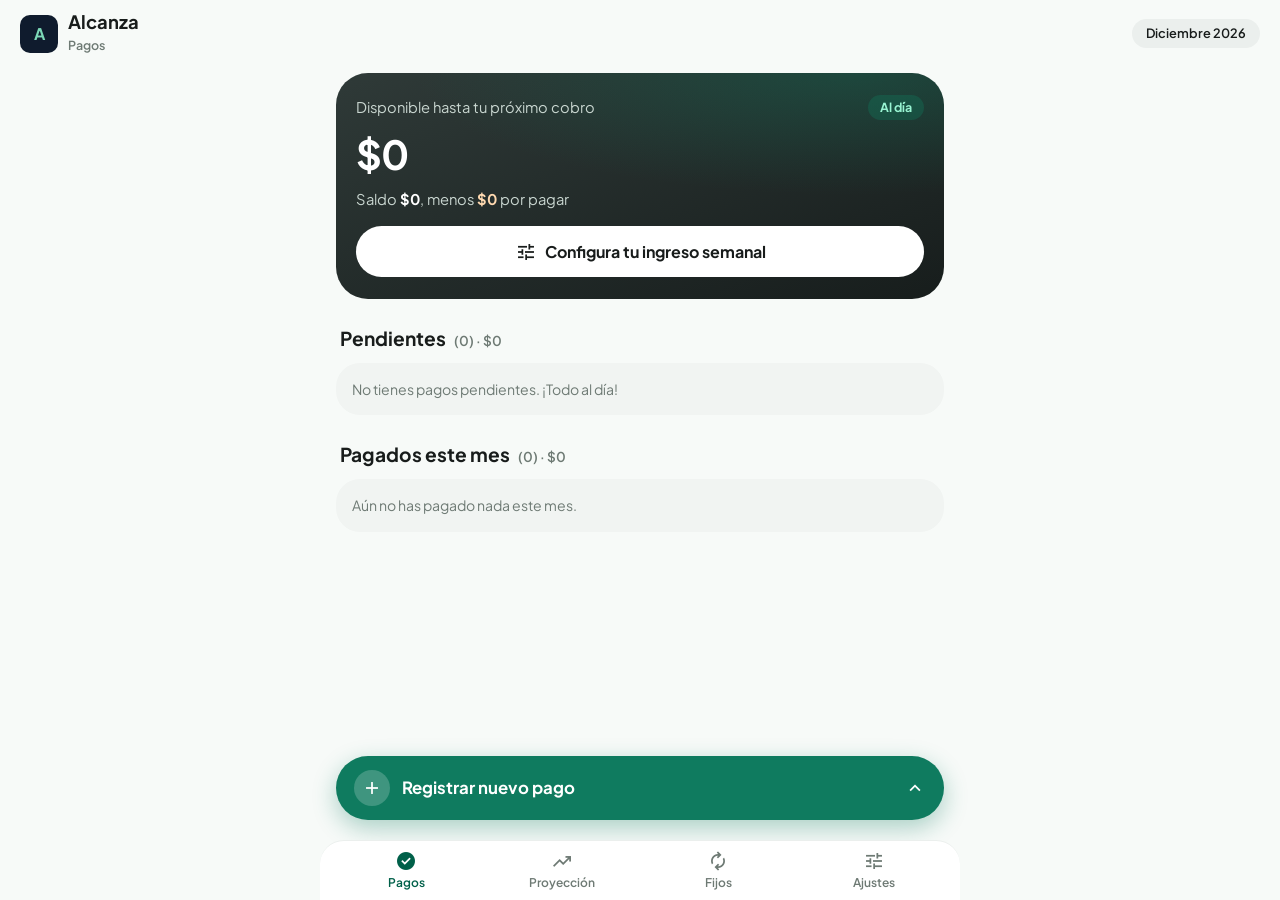
==== index.html @ 0b6eba2b "Add files via upload" ====
<!doctype html>
<html lang="es"><head><meta charset="utf-8">
<meta name="viewport" content="width=device-width,initial-scale=1,viewport-fit=cover">
<meta name="theme-color" content="#f7faf8"><title>Alcanza</title>
<link rel="preconnect" href="https://fonts.googleapis.com"><link rel="preconnect" href="https://fonts.gstatic.com" crossorigin>
<link href="https://fonts.googleapis.com/css2?family=Plus+Jakarta+Sans:wght@400;500;600;700&display=swap" rel="stylesheet">
<link href="https://fonts.googleapis.com/css2?family=Material+Symbols+Outlined:wght,FILL@300..600,0..1&display=swap" rel="stylesheet">
<style>
:root{--bg:#f7faf8;--card:#fff;--low:#f1f4f2;--mid:#ebefed;--hi:#e0e3e1;--ink:#181c1b;--var:#3e4944;--out:#6e7a74;--line:#bdc9c2;--p:#006049;--pc:#0f7b5f;--pf:#98f4d2;--err:#ba1a1a;--errc:#ffdad6;--tf:#ffdcbd;--tv:#683c00;--sc:#d7e3f7;--sv:#3c4857}
*{box-sizing:border-box}body{margin:0;font:16px/1.45 "Plus Jakarta Sans",system-ui,sans-serif;background:var(--bg);color:var(--ink)}
.material-symbols-outlined{font-family:"Material Symbols Outlined";font-weight:400;font-style:normal;font-size:22px;width:1em;height:1em;line-height:1;display:inline-block;overflow:hidden;white-space:nowrap;vertical-align:middle;font-feature-settings:"liga"}
button{font:inherit;cursor:pointer;border:0;color:inherit;background:none}button:focus-visible,input:focus-visible,a:focus-visible{outline:3px solid #5b9dff;outline-offset:2px}
header{position:sticky;top:0;z-index:4;background:#f7faf8e8;backdrop-filter:blur(10px);display:flex;align-items:center;gap:10px;padding:12px 20px}
.logo{width:38px;height:38px;border-radius:10px;background:#0f1b2d;color:#7cd8b7;display:grid;place-items:center;font-weight:700}
header b{display:block;font-size:1.15rem;line-height:1.1}header small{color:var(--out);font-weight:600;font-size:.78rem}.chip-m{margin-left:auto;background:var(--mid);border-radius:99px;padding:5px 14px;font-size:.8rem;font-weight:600}
main{max-width:640px;margin:0 auto;padding:6px 16px 200px}h1{font-size:1.9rem;line-height:1.15;margin:.2rem 0}.eyebrow{font-size:.75rem;letter-spacing:.08em;text-transform:uppercase;color:var(--out);font-weight:600;margin:0}
h3{font-size:1.2rem;margin:26px 4px 10px;display:flex;align-items:baseline;gap:8px}h3 small{font-size:.85rem;color:var(--out);font-weight:600}
#tabs{position:fixed;bottom:0;left:0;right:0;z-index:6;display:flex;background:#fff;border-top:1px solid var(--mid);padding:8px 8px calc(8px + env(safe-area-inset-bottom))}
#tabs button{flex:1;display:grid;justify-items:center;gap:2px;color:var(--out);font-size:.75rem;font-weight:600}#tabs .on{color:var(--p)}#tabs .on .material-symbols-outlined{font-variation-settings:"FILL" 1}
.hero{border-radius:32px;padding:22px 20px;color:#fff;margin-bottom:6px;background:radial-gradient(120% 90% at 85% 0,#0f7b5f55,transparent 60%),linear-gradient(160deg,#2f3a38,#171d1c)}
.hero p{margin:0;color:#c9d6d0;font-size:.92rem}.hero .big{font-size:2.5rem;font-weight:700;letter-spacing:-.03em;margin:.35rem 0}.hero .big.neg{color:#ffb4ab}.hero b{color:#fff}.hero .warn{color:#ffd9b0}
.top{display:flex;justify-content:space-between;gap:10px;align-items:center}.pill{border-radius:99px;padding:3px 12px;font-size:.78rem;font-weight:700;background:#0f7b5f55;color:#98f4d2;white-space:nowrap}.pill.bad{background:#ba1a1a55;color:#ffdad6}
.btn-w{margin-top:16px;width:100%;background:#fff;color:var(--ink);border-radius:99px;padding:14px;font-weight:700;display:flex;justify-content:center;align-items:center;gap:8px}
.card{background:var(--card);border-radius:24px;padding:16px;margin-bottom:12px;box-shadow:0 1px 3px #0000000f}.card.dim{background:var(--low);box-shadow:none}
.pay{display:grid;grid-template-columns:52px 1fr auto;gap:4px 14px;align-items:center}.ico{width:52px;height:52px;border-radius:50%;background:var(--mid);display:grid;place-items:center;color:var(--var)}.ico.err{background:var(--errc);color:var(--err)}.ico.ok{background:var(--pf);color:var(--p)}
.pay b.n{font-size:1.1rem}.amt{font-weight:700;font-size:1.15rem;text-align:right}.sub{color:var(--out);font-size:.88rem}.tag{background:var(--mid);border-radius:8px;padding:1px 10px;font-size:.78rem;font-weight:600;margin-right:6px;color:var(--var)}
.row2{grid-column:1/-1;display:flex;justify-content:space-between;align-items:center;margin-top:8px}
.u{display:inline-flex;gap:4px;align-items:center;border-radius:99px;padding:5px 12px;font-size:.82rem;font-weight:700}.u .material-symbols-outlined{font-size:16px}
.u.late{background:var(--errc);color:#93000a}.u.soon{background:var(--tf);color:var(--tv)}.u.week{background:var(--sc);color:var(--sv)}.u.far{background:var(--mid);color:var(--var)}
.go{background:var(--pc);color:#fff;border-radius:99px;padding:11px 22px;font-weight:700;display:inline-flex;gap:6px;align-items:center}.soft{background:var(--mid);color:var(--var);border-radius:99px;padding:9px 16px;font-weight:600;font-size:.9rem}
.paid .n{text-decoration:line-through;color:var(--var)}
.fab{position:fixed;left:16px;right:16px;bottom:calc(112px + env(safe-area-inset-bottom));max-width:608px;margin:0 auto;z-index:5;background:var(--pc);color:#fff;border-radius:99px;padding:14px 18px;font-weight:700;font-size:1.05rem;display:flex;align-items:center;gap:12px;box-shadow:0 8px 24px #0f7b5f55}
.fab i{width:36px;height:36px;border-radius:50%;background:#ffffff33;display:grid;place-items:center}
.alert{background:#ffdad6;border-radius:24px;padding:16px;display:flex;gap:12px;margin:14px 0}.alert .ico{background:#ffb4ab88;color:var(--err);flex:none}.alert b{color:#93000a}.alert p{margin:2px 0;color:#5c1a14;font-size:.92rem}
.tl{position:relative;padding-left:26px}.tl:before{content:"";position:absolute;left:5px;top:10px;bottom:10px;width:2px;background:var(--hi)}.tl .card{position:relative}.tl .card:before{content:"";position:absolute;left:-26px;top:22px;width:12px;height:12px;border-radius:50%;background:#5b6a77;border:2px solid var(--bg)}
.tl .card.in:before,.tl .card.start:before{background:var(--p)}.tl .card.neg:before{background:var(--err)}.tl .card.neg{border-left:5px solid var(--err)}
.hd{display:flex;justify-content:space-between;gap:10px;align-items:flex-start}.hd .l{font-weight:700}.res{text-align:right}.res small{display:block;color:var(--out);font-size:.72rem}.res b{font-size:1.35rem}.res .neg{color:var(--err)}.res .pos{color:var(--p)}
.mv{display:flex;align-items:center;gap:10px;padding:10px 12px;border-radius:14px;background:var(--low);margin-top:8px;font-size:.95rem}.mv span.v{margin-left:auto;font-weight:700}.mv.in{background:#dcfbee;color:var(--p)}.mv.sim{background:var(--errc);color:#93000a}
.badge{font-size:.72rem;font-weight:700;border-radius:99px;padding:2px 10px;background:var(--pf);color:#00513d;margin-left:6px}.badge.s{background:var(--errc);color:#93000a}.badge.pause{background:var(--hi);color:var(--var)}
.sim-box{background:var(--mid);border-radius:24px;padding:16px;margin-top:14px}.sim-box .f{display:flex;gap:10px;margin-top:10px}
input:not([type=checkbox]){font:inherit;width:100%;min-width:0;border:0;background:#fff;border-radius:99px;padding:13px 18px}.f input[type=date]{border-radius:16px}
.fx{display:grid;grid-template-columns:52px 1fr auto;gap:4px 14px;align-items:center}.fx .acts{grid-column:1/-1;display:flex;margin:10px -16px -16px;background:var(--low);border-radius:0 0 24px 24px}
.fx .acts button{flex:1;padding:14px 4px;font-weight:600;font-size:.88rem;color:var(--var);display:flex;gap:6px;justify-content:center;align-items:center}.fx .acts .x{color:var(--out)}
.bar{height:12px;background:var(--mid);border-radius:99px;overflow:hidden;margin-top:12px}.bar i{display:block;height:100%;background:var(--p);border-radius:99px}
.tip{background:var(--mid);border-radius:24px;padding:16px;display:flex;gap:12px;margin-top:6px}.tip p{margin:0;color:var(--var);font-size:.92rem}
.seg{display:flex;gap:8px;justify-content:space-between}.seg button{width:42px;height:42px;border-radius:50%;background:var(--mid);font-weight:700;color:var(--var)}.seg .on{background:var(--pc);color:#fff}
.field{display:flex;align-items:center;gap:6px;background:var(--low);border-radius:24px;padding:6px 20px;margin:6px 0 14px;font-size:1.7rem;font-weight:700}.field input{background:none;padding:10px 0;font-size:inherit;font-weight:700}
.lbl{font-weight:600;font-size:.88rem;color:var(--var)}.big-btn{width:100%;border-radius:99px;padding:15px;font-weight:700;color:#fff;background:var(--pc);display:flex;gap:8px;justify-content:center}.big-btn.dark{background:#1b1f1e}
.li{width:100%;display:flex;gap:12px;align-items:center;background:var(--low);border-radius:20px;padding:12px 14px;margin-top:10px;text-align:left}.li .ico{width:40px;height:40px}.li div{flex:1}.li small{display:block;color:var(--out)}.li.danger{background:#ffe9e6;color:var(--err)}.li.danger .ico{background:var(--errc)}
.note{display:flex;gap:10px;background:var(--low);border-radius:12px;padding:12px;color:var(--var);font-size:.9rem;margin-bottom:14px}.sec{display:flex;align-items:center;gap:8px;font-size:1.25rem;font-weight:700;margin:26px 4px 10px}.sec em{margin-left:auto;font-style:normal;font-size:.75rem;color:var(--p);background:var(--pf);border-radius:99px;padding:2px 12px}
#sheet{position:fixed;inset:0;z-index:20;display:none;background:#0008}#sheet.open{display:flex;align-items:flex-end;justify-content:center}
.panel{background:var(--bg);width:100%;max-width:640px;border-radius:28px 28px 0 0;padding:20px 20px calc(24px + env(safe-area-inset-bottom));max-height:92vh;overflow:auto}.panel form{display:grid;gap:12px}.panel label{display:grid;gap:4px;font-weight:600;font-size:.9rem}.panel input:not([type=checkbox]){background:#fff;border:1px solid var(--line);border-radius:16px}.panel .chk{display:flex;gap:10px;align-items:center}
#toast{position:fixed;left:50%;bottom:180px;transform:translateX(-50%);background:#1b1f1e;color:#fff;padding:10px 18px;border-radius:99px;opacity:0;transition:.2s;pointer-events:none;z-index:30}#toast.show{opacity:1}
@media(min-width:760px){.fab{bottom:80px}main{padding-bottom:110px}#tabs{max-width:640px;margin:0 auto;border-radius:24px 24px 0 0}}
@media(prefers-reduced-motion:reduce){*{transition:none!important}}
</style></head><body>
<header><div class="logo">A</div><div><b>Alcanza</b><small id="sect"></small></div><span class="chip-m" id="mchip"></span></header>
<main id="view"></main><button class="fab" id="fab" data-act="sheet" data-k="pago"><i><span class="material-symbols-outlined">add</span></i>Registrar nuevo pago<span class="material-symbols-outlined" style="margin-left:auto">expand_less</span></button>
<nav id="tabs"></nav><div id="sheet"></div><div id="toast"></div>
<script>
/* ===== DATOS (capa intercambiable: fase 2 → GoogleSheetsService) ===== */
const DEFAULT_STATE = () => ({ balance: 0, income: { amount: 0, weekday: 5 }, templates: [], payments: [] });
const LocalStorageService = {
  KEY: 'finanzas-v1',
  async load() { try { const r = localStorage.getItem(this.KEY); if (r) return { ...DEFAULT_STATE(), ...JSON.parse(r) }; } catch (e) { console.warn(e); } return DEFAULT_STATE(); },
  async save(s) { try { localStorage.setItem(this.KEY, JSON.stringify(s)); } catch (e) { console.warn(e); } }
};
const DataService = LocalStorageService;

/* ===== LÓGICA ===== */
const DAYS = ['domingo','lunes','martes','miércoles','jueves','viernes','sábado'];
const MONTHS = ['enero','febrero','marzo','abril','mayo','junio','julio','agosto','septiembre','octubre','noviembre','diciembre'];
const cap = s => s.charAt(0).toUpperCase() + s.slice(1);
const iso = d => `${d.getFullYear()}-${String(d.getMonth()+1).padStart(2,'0')}-${String(d.getDate()).padStart(2,'0')}`;
const parse = s => { const [y,m,d] = s.split('-').map(Number); return new Date(y, m-1, d); };
const today = () => { const n = new Date(); return new Date(n.getFullYear(), n.getMonth(), n.getDate()); };
const add = (d, n) => { const x = new Date(d); x.setDate(x.getDate() + n); return x; };
const ym = d => iso(d).slice(0, 7);
const daysTo = s => Math.round((parse(s) - today()) / 864e5);
const sum = a => a.reduce((t, p) => t + p.amount, 0);
const uid = () => Math.random().toString(36).slice(2, 9);
const money = n => (n < 0 ? '-$' : '$') + Math.abs(Math.round(n)).toLocaleString('es-CO');
const dlabel = s => { const d = parse(s); return `${cap(DAYS[d.getDay()])} ${d.getDate()} ${MONTHS[d.getMonth()].slice(0,3)}`; };
const dshort = s => { const d = parse(s); return `${d.getDate()} ${MONTHS[d.getMonth()].slice(0,3)}`; };
const clampDay = (y, m, day) => new Date(y, m, Math.min(day, new Date(y, m + 1, 0).getDate()));
function ensureMonths(S) { // crea el pago del mes actual y del siguiente para cada fijo activo
  const t = today();
  for (let off = 0; off < 2; off++) {
    const m = new Date(t.getFullYear(), t.getMonth() + off, 1), key = ym(m);
    S.templates.filter(x => x.active && key >= x.startMonth).forEach(x => {
      if (S.payments.some(p => p.templateId === x.id && p.month === key)) return;
      S.payments.push({ id: uid(), templateId: x.id, name: x.name, amount: x.amount, month: key, due: iso(clampDay(m.getFullYear(), m.getMonth(), x.day)), status: 'pending', paidAt: null });
    });
  }
}
function nextIncome() { for (let i = 1; i <= 7; i++) { const d = add(today(), i); if (d.getDay() === S.income.weekday) return d; } }
const pending = () => S.payments.filter(p => p.status === 'pending').sort((a, b) => a.due.localeCompare(b.due));
const iconFor = n => { n = n.toLowerCase(); const m = [[/internet|wifi|fibra/,'wifi'],[/arriendo|renta|alquiler|hipoteca|casa/,'home'],[/celular|móvil|movil|plan/,'smartphone'],[/multa|impuesto/,'warning'],[/gym|gimnasio/,'fitness_center'],[/luz|energ/,'bolt'],[/agua/,'water_drop'],[/netflix|spotify|stream/,'play_circle'],[/tarjeta|cr[eé]dito|deuda|cuota/,'credit_card']]; return (m.find(x => x[0].test(n)) || [0,'receipt_long'])[1]; };
function chip(s) { const n = daysTo(s);
  if (n < 0) return ['late','error',`vencido hace ${-n} d`]; if (n <= 1) return ['soon','schedule', n ? 'vence mañana' : 'vence hoy'];
  if (n <= 7) return ['week','event',`vence el ${DAYS[parse(s).getDay()]}`]; return ['far','calendar_month',`en ${n} días`]; }

/* ===== INTERFAZ ===== */
let S, tab = 'pagos', sim = null;
const $ = s => document.querySelector(s);
const esc = s => String(s).replace(/[&<>"']/g, c => ({'&':'&amp;','<':'&lt;','>':'&gt;','"':'&quot;',"'":'&#39;'}[c]));
const ic = (n, c = '') => `<span class="material-symbols-outlined ${c}">${n}</span>`;
const save = () => DataService.save(S);
const toast = t => { const e = $('#toast'); e.textContent = t; e.classList.add('show'); clearTimeout(toast.t); toast.t = setTimeout(() => e.classList.remove('show'), 2400); };
const TABS = [['pagos','Pagos','check_circle'],['proyeccion','Proyección','trending_up'],['fijos','Fijos','autorenew'],['ajustes','Ajustes','tune']];

const VIEWS = {
  pagos() {
    const pend = pending(), ni = S.income.amount > 0 ? nextIncome() : null, due = ni ? pend.filter(p => p.due < iso(ni)) : pend, avail = S.balance - sum(due);
    const paid = S.payments.filter(p => p.status === 'paid' && p.month === ym(today())).sort((a, b) => b.paidAt.localeCompare(a.paidAt));
    const row = p => { const [c, i, t] = chip(p.due), late = c === 'late';
      return `<div class="card pay"><div class="ico ${late ? 'err' : ''}">${ic(iconFor(p.name))}</div><div><b class="n">${esc(p.name)}</b><div class="sub">${p.templateId ? '<span class="tag">Fijo</span>' : ''}${dlabel(p.due)}</div></div><div class="amt">${money(p.amount)}</div>
        <div class="row2"><span class="u ${c}">${ic(i)}${t}</span><span>${p.templateId ? '' : `<button class="soft" data-act="delpay" data-id="${p.id}" aria-label="Eliminar">${ic('delete')}</button> `}<button class="go" data-act="pay" data-id="${p.id}">${ic('check')}Pagado</button></span></div></div>`; };
    return `<div class="hero"><div class="top"><p>Disponible hasta tu próximo cobro</p><span class="pill ${avail < 0 ? 'bad' : ''}">${avail < 0 ? 'Déficit' : 'Al día'}</span></div>
      <div class="big ${avail < 0 ? 'neg' : ''}">${money(avail)}</div><p>Saldo <b>${money(S.balance)}</b>, menos <b class="warn">${money(sum(due))}</b> por pagar${ni ? ' antes del ' + dlabel(iso(ni)).toLowerCase() : ''}</p>
      ${S.income.amount > 0 ? `<button class="btn-w" data-act="income">${ic('add_circle')}Recibí mi ingreso (${money(S.income.amount)})</button>` : `<button class="btn-w" data-go="ajustes">${ic('tune')}Configura tu ingreso semanal</button>`}</div>
      <h3>Pendientes <small>(${pend.length}) · ${money(sum(pend))}</small></h3>${pend.map(row).join('') || '<div class="card dim sub">No tienes pagos pendientes. ¡Todo al día!</div>'}
      <h3>Pagados este mes <small>(${paid.length}) · ${money(sum(paid))}</small></h3>${paid.map(p => `<div class="card dim paid pay"><div class="ico ok">${ic('check_circle')}</div><div><b class="n">${esc(p.name)}</b> ${p.templateId ? '<span class="tag">Fijo</span>' : ''}<div class="sub">Pagado el ${dshort(p.paidAt)} · ${money(p.amount)}</div></div><button class="soft" data-act="undo" data-id="${p.id}">Deshacer</button></div>`).join('') || '<div class="card dim sub">Aún no has pagado nada este mes.</div>'}`;
  },
  proyeccion() {
    let bal = S.balance, min = bal, negMsg = ''; const t = today(), ev = {}, pend = pending();
    const push = (d, x) => (ev[d] = ev[d] || []).push(x);
    pend.forEach(p => push(p.due < iso(t) ? iso(t) : p.due, { t: p.name, v: -p.amount, k: p.templateId ? 'Gasto fijo' : 'Pago único' }));
    const horizon = Math.min(70, Math.max(35, ...pend.map(p => daysTo(p.due))));
    if (S.income.amount > 0) for (let i = 1; i <= horizon; i++) { const d = add(t, i); if (d.getDay() === S.income.weekday) push(iso(d), { t: 'Ingreso semanal', v: S.income.amount, inc: true }); }
    if (sim) push(sim.date, { t: 'Pago simulado', v: -sim.amount, sim: true });
    const cards = Object.keys(ev).sort().map(d => { const before = bal; ev[d].forEach(x => bal += x.v); min = Math.min(min, bal);
      const neg = bal < 0, hasInc = ev[d].some(x => x.inc), hasSim = ev[d].some(x => x.sim);
      if (neg && !negMsg) { const c = ev[d].filter(x => x.v < 0).pop(); negMsg = `El <b>${dlabel(d)}</b> tras pagar <b>${esc(c ? c.t : 'un pago')}</b>, el saldo proyectado bajaría a <b>${money(bal)}</b>${sim && hasSim ? ' con la simulación' : ''}.`; }
      return `<div class="card ${neg ? 'neg' : hasInc ? 'in' : ''}"><div class="hd"><div><span class="l">${dlabel(d)}</span>${hasInc ? '<span class="badge">Día de cobro</span>' : ''}${hasSim ? '<span class="badge s">Simulación</span>' : ''}</div>
        <div class="res"><small>Saldo resultante</small><b class="${neg ? 'neg' : hasInc ? 'pos' : ''}">${money(bal)}</b></div></div>
        ${ev[d].map(x => `<div class="mv ${x.inc ? 'in' : x.sim ? 'sim' : ''}">${ic(x.inc ? 'add_circle' : 'remove_circle')}<span>${esc(x.t)}${x.k ? `<small class="sub"> · ${x.k}</small>` : ''}</span><span class="v">${x.v > 0 ? '+' : '-'}${money(Math.abs(x.v))}</span></div>`).join('')}</div>`; }).join('');
    return `<div class="hero"><div class="top"><p class="eyebrow" style="color:#c9d6d0">Proyección de liquidez</p><span class="pill ${min < 0 ? 'bad' : ''}">${min < 0 ? 'Déficit proyectado' : 'Flujo al día'}</span></div>
      <p style="margin-top:14px">Saldo disponible hoy</p><div class="big">${money(S.balance)}</div></div>
      ${negMsg ? `<div class="alert"><div class="ico">${ic('warning')}</div><div><b>Alerta de saldo proyectado</b><p>${negMsg}</p></div></div>` : `<div class="tip">${ic('check_circle')}<p><b>Flujo cubierto.</b> Con tus ingresos y pagos actuales el saldo no baja de ${money(min)}.</p></div>`}
      <div class="top" style="margin:22px 4px 10px"><div><h3 style="margin:0">Línea de tiempo</h3><span class="sub">Saldo tras cada movimiento</span></div>${sim ? '<button class="soft" data-act="hidesim">Ocultar simulación</button>' : ''}</div>
      <div class="tl"><div class="card start"><div class="hd"><div><span class="l">Hoy, ${dshort(iso(t))}</span><span class="badge pause">Punto de partida</span></div><div class="res"><small>Saldo resultante</small><b>${money(S.balance)}</b></div></div><div class="mv">${ic('account_balance_wallet')}Saldo inicial disponible en cuenta</div></div>${cards}</div>
      <form class="sim-box" data-form="sim"><b>${ic('tune')} Simular nuevo gasto</b><div class="f"><input name="amount" type="number" min="1" step="any" inputmode="decimal" placeholder="Ej: 150000" required><input name="date" type="date" value="${iso(add(t, 1))}" required></div>
      <button class="go" style="margin-top:10px;width:100%;justify-content:center">${ic('add')}Proyectar</button></form>`;
  },
  fijos() {
    const act = S.templates.filter(x => x.active), total = sum(act), mi = S.income.amount * 52 / 12, pct = mi > 0 ? Math.min(100, total / mi * 100) : 0;
    return `<p class="eyebrow">Control recurrente</p><div class="top"><h1>Pagos fijos mensuales</h1></div>
      <div class="card"><span class="sub">${ic('lock_clock')} Total mensual comprometido</span><div class="top"><div style="font-size:2rem;font-weight:700">${money(total)}<small class="sub"> al mes</small></div><span class="badge">${act.length} activos · ${S.templates.length - act.length} pausados</span></div>
      ${mi > 0 ? `<div class="bar" role="img" aria-label="${Math.round(pct)}% de tu ingreso mensual estimado"><i style="width:${pct}%"></i></div><div class="sub" style="margin-top:6px">${Math.round(pct)}% de tu ingreso mensual estimado</div>` : ''}</div>
      <div class="top" style="margin:20px 4px 10px"><b>Tus suscripciones y servicios</b><span class="sub">${S.templates.length} registros</span></div>
      ${S.templates.map(x => `<div class="card fx" style="${x.active ? '' : 'opacity:.75'}"><div class="ico">${ic(iconFor(x.name))}</div><div><b class="n" style="font-size:1.1rem">${esc(x.name)}</b><span class="badge ${x.active ? '' : 'pause'}">${x.active ? 'Activo' : 'En pausa'}</span><div class="sub">${ic('event_repeat')} Día ${x.day} de cada mes</div></div><div class="amt">${money(x.amount)}<div class="sub">mensual</div></div>
      <div class="acts">${x.active ? `<button data-act="tamount" data-id="${x.id}">${ic('edit')}Cambiar monto</button><button data-act="ttoggle" data-id="${x.id}">${ic('pause_circle')}Pausar</button>` : `<button style="color:var(--p)" data-act="ttoggle" data-id="${x.id}">${ic('play_circle')}Reanudar</button>`}<button class="x" data-act="tdel" data-id="${x.id}">${ic('delete')}Eliminar</button></div></div>`).join('') || '<div class="card dim sub">Aún no tienes pagos fijos. Añade el primero.</div>'}
      <button class="big-btn" style="margin:14px 0" data-act="sheet" data-k="fijo">${ic('add')}Añadir fijo</button>
      <div class="tip">${ic('lightbulb')}<p><b>Previsibilidad inteligente</b><br>Los compromisos fijos se descuentan solos de tu disponible al proyectar cada ciclo de cobro.</p></div>`;
  },
  ajustes() {
    const order = [[1,'L'],[2,'M'],[3,'M'],[4,'J'],[5,'V'],[6,'S'],[0,'D']];
    return `<div class="card"><b style="font-size:1.2rem">Bases de tranquilidad</b><div class="sub">Calibra tus números esenciales para tener paz.</div></div>
      <div class="sec">${ic('payments')}Ingreso semanal <em>Activo</em></div><form class="card" data-form="income"><div class="note">${ic('spa')}Alcanza usa este dato para proyectar cuánto dinero tendrás disponible hasta el próximo cobro.</div>
      <div class="lbl">Monto regular esperado</div><div class="field">$<input name="amount" type="number" min="0" step="any" inputmode="decimal" value="${S.income.amount || ''}" placeholder="0" aria-label="Monto de ingreso"></div>
      <div class="top"><span class="lbl">Día habitual de cobro</span><b class="sub" style="color:var(--p)">${cap(DAYS[S.income.weekday])}</b></div>
      <div class="seg" style="margin:10px 0 18px">${order.map(([i, l]) => `<button type="button" class="${i === S.income.weekday ? 'on' : ''}" data-act="wd" data-i="${i}" aria-label="${DAYS[i]}">${l}</button>`).join('')}</div>
      <button class="big-btn">${ic('save')}Guardar cambios</button></form>
      <div class="sec">${ic('account_balance_wallet')}Saldo real actual</div><form class="card" data-form="balance"><div class="lbl">Tu saldo en cuenta ahora mismo</div><div class="field">$<input name="b" type="number" step="any" inputmode="decimal" value="${S.balance}" aria-label="Saldo real"></div>
      <div class="note">${ic('sync_alt')}Actualízalo cuando revises tu cuenta o banco para recalibrar tus cálculos al instante.</div><button class="big-btn dark">${ic('sync')}Actualizar saldo</button></form>
      <div class="sec">${ic('shield')}Copia de seguridad y privacidad</div><div class="card"><p class="sub" style="margin:0">Tus datos viven solo en este dispositivo. Puedes exportarlos o restaurarlos cuando quieras.</p>
      <button class="li" data-act="export"><span class="ico">${ic('download')}</span><div><b>Exportar datos</b><small>Descarga JSON local</small></div>${ic('chevron_right')}</button>
      <label class="li" style="cursor:pointer"><span class="ico">${ic('upload')}</span><div><b>Importar respaldo</b><small>Restaurar historial previo</small></div>${ic('chevron_right')}<input type="file" id="imp" accept=".json" hidden></label>
      <button class="li danger" data-act="reset"><span class="ico">${ic('delete_forever')}</span><div><b>Borrar todos los datos</b><small style="color:var(--err)">Reiniciar base local de Alcanza</small></div>${ic('warning')}</button></div>
      <p class="sub" style="text-align:center;margin-top:22px">Alcanza v1.0 · <i>Diseñado para darte paz mental cada semana</i></p>`;
  }
};
function render() {
  const t = TABS.find(x => x[0] === tab);
  $('#sect').textContent = t[1]; $('#mchip').textContent = cap(MONTHS[today().getMonth()]) + ' ' + today().getFullYear();
  $('#tabs').innerHTML = TABS.map(x => `<button data-go="${x[0]}" class="${x[0] === tab ? 'on' : ''}">${ic(x[2])}${x[1]}</button>`).join('');
  $('#fab').style.display = tab === 'pagos' ? 'flex' : 'none';
  $('#view').innerHTML = VIEWS[tab]();
}
function openSheet(k) {
  const fijo = k === 'fijo';
  $('#sheet').innerHTML = `<div class="panel" role="dialog" aria-label="Nuevo pago"><div class="top" style="margin-bottom:12px"><h2>${fijo ? 'Añadir pago fijo' : 'Registrar nuevo pago'}</h2><button class="soft" data-act="close" aria-label="Cerrar">${ic('close')}</button></div>
    <form data-form="newpay"><label>Nombre<input name="name" required maxlength="40" autofocus></label><label>Monto<input name="amount" type="number" min="1" step="any" inputmode="decimal" required></label>
    <label>${fijo ? 'Primer vencimiento' : 'Fecha de vencimiento'}<input name="due" type="date" value="${iso(today())}" required></label>
    ${fijo ? '<input type="hidden" name="repeat" value="on">' : '<label class="chk"><input type="checkbox" name="repeat"> Se repite cada mes (pago fijo)</label>'}<button class="big-btn">${ic('check')}Guardar</button></form></div>`;
  $('#sheet').classList.add('open');
}
const closeSheet = () => $('#sheet').classList.remove('open');
const byId = id => S.payments.find(p => p.id === id), tpl = id => S.templates.find(x => x.id === id);
const done = async msg => { await save(); if (msg) toast(msg); render(); };
const actions = {
  pay: d => { const p = byId(d.id); p.status = 'paid'; p.paidAt = iso(today()); S.balance -= p.amount; done('Pago registrado'); },
  undo: d => { const p = byId(d.id); p.status = 'pending'; p.paidAt = null; S.balance += p.amount; done('Pago deshecho'); },
  delpay: d => { if (confirm('¿Eliminar este pago?')) { S.payments = S.payments.filter(p => p.id !== d.id); done(); } },
  income: () => { S.balance += S.income.amount; done('Ingreso sumado al saldo'); },
  sheet: d => openSheet(d.k), close: closeSheet, hidesim: () => { sim = null; render(); },
  wd: d => { S.income.weekday = +d.i; const f = document.querySelector('[data-form=income] [name=amount]'); S.income.amount = parseFloat(f.value) || S.income.amount; render(); },
  tamount: d => { const x = tpl(d.id), v = parseFloat(prompt('Nuevo monto para ' + x.name, x.amount)); if (!(v > 0)) return; x.amount = v; S.payments.filter(p => p.templateId === x.id && p.status === 'pending').forEach(p => p.amount = v); done('Monto actualizado'); },
  ttoggle: d => { const x = tpl(d.id); x.active = !x.active; if (x.active) ensureMonths(S); done(); },
  tdel: d => { const x = tpl(d.id); if (!confirm(`¿Eliminar "${x.name}" y sus pagos pendientes? Los ya pagados se conservan.`)) return; S.templates = S.templates.filter(t => t !== x); S.payments = S.payments.filter(p => !(p.templateId === x.id && p.status === 'pending')); done(); },
  export: () => { const a = document.createElement('a'); a.href = URL.createObjectURL(new Blob([JSON.stringify(S, null, 2)], { type: 'application/json' })); a.download = 'alcanza-' + iso(today()) + '.json'; a.click(); },
  reset: () => { if (confirm('Se borrará todo. ¿Continuar?')) { S = DEFAULT_STATE(); done('Datos borrados'); } }
};
document.addEventListener('click', e => {
  const g = e.target.closest('[data-go]'); if (g) { location.hash = g.dataset.go; return; }
  const b = e.target.closest('[data-act]'); if (b) actions[b.dataset.act](b.dataset); else if (e.target.id === 'sheet') closeSheet();
});
document.addEventListener('change', async e => { if (e.target.id !== 'imp') return;
  try { S = { ...DEFAULT_STATE(), ...JSON.parse(await e.target.files[0].text()) }; ensureMonths(S); done('Copia importada'); } catch { toast('Archivo no válido'); } });
document.addEventListener('submit', e => {
  e.preventDefault(); const v = Object.fromEntries(new FormData(e.target)), k = e.target.dataset.form;
  if (k === 'newpay') { const amount = parseFloat(v.amount), d = parse(v.due), name = v.name.trim(); closeSheet();
    if (v.repeat) { S.templates.push({ id: uid(), name, amount, day: d.getDate(), startMonth: ym(d), active: true }); ensureMonths(S); }
    else S.payments.push({ id: uid(), templateId: null, name, amount, month: ym(d), due: v.due, status: 'pending', paidAt: null });
    done('Pago agregado'); }
  else if (k === 'income') { S.income.amount = parseFloat(v.amount) || 0; done('Ingreso guardado'); }
  else if (k === 'balance') { S.balance = parseFloat(v.b) || 0; done('Saldo actualizado'); }
  else if (k === 'sim') { sim = { amount: parseFloat(v.amount), date: v.date < iso(today()) ? iso(today()) : v.date }; render(); }
});
window.addEventListener('hashchange', () => { tab = TABS.some(t => t[0] === location.hash.slice(1)) ? location.hash.slice(1) : 'pagos'; scrollTo(0, 0); render(); });
document.addEventListener('keydown', e => { if (e.key === 'Escape') closeSheet(); });
document.addEventListener('visibilitychange', () => { if (!document.hidden && S) { ensureMonths(S); save(); render(); } });
window.onerror = (m, u, l) => { $('#view').innerHTML = `<p style="color:#ba1a1a">Error: ${m} (línea ${l})</p>`; };
(async () => { S = await DataService.load(); ensureMonths(S); await save(); window.dispatchEvent(new Event('hashchange')); })();
</script></body></html>
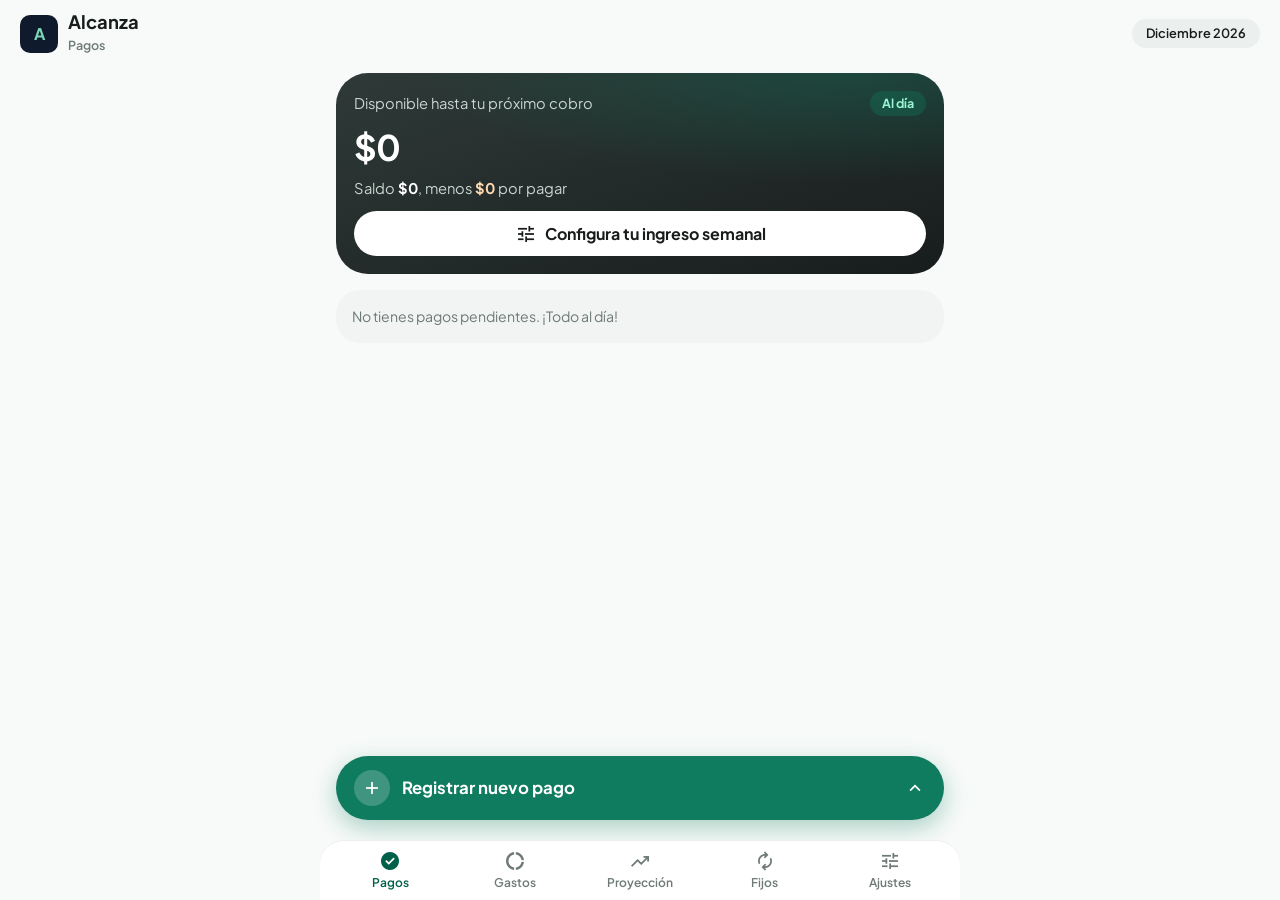
==== commit 587396ef: "Add files via upload" ====
--- a/index.html
+++ b/index.html
@@ -47,25 +47,79 @@
 .field{display:flex;align-items:center;gap:6px;background:var(--low);border-radius:24px;padding:6px 20px;margin:6px 0 14px;font-size:1.7rem;font-weight:700}.field input{background:none;padding:10px 0;font-size:inherit;font-weight:700}
 .lbl{font-weight:600;font-size:.88rem;color:var(--var)}.big-btn{width:100%;border-radius:99px;padding:15px;font-weight:700;color:#fff;background:var(--pc);display:flex;gap:8px;justify-content:center}.big-btn.dark{background:#1b1f1e}
 .li{width:100%;display:flex;gap:12px;align-items:center;background:var(--low);border-radius:20px;padding:12px 14px;margin-top:10px;text-align:left}.li .ico{width:40px;height:40px}.li div{flex:1}.li small{display:block;color:var(--out)}.li.danger{background:#ffe9e6;color:var(--err)}.li.danger .ico{background:var(--errc)}
-.note{display:flex;gap:10px;background:var(--low);border-radius:12px;padding:12px;color:var(--var);font-size:.9rem;margin-bottom:14px}.sec{display:flex;align-items:center;gap:8px;font-size:1.25rem;font-weight:700;margin:26px 4px 10px}.sec em{margin-left:auto;font-style:normal;font-size:.75rem;color:var(--p);background:var(--pf);border-radius:99px;padding:2px 12px}
+.note{display:flex;gap:10px;background:var(--low);border-radius:12px;padding:12px;color:var(--var);font-size:.9rem;margin-bottom:14px}.field.sm{font-size:1rem;font-weight:500}.sec{display:flex;align-items:center;gap:8px;font-size:1.25rem;font-weight:700;margin:26px 4px 10px}.sec em{margin-left:auto;font-style:normal;font-size:.75rem;color:var(--p);background:var(--pf);border-radius:99px;padding:2px 12px}
 #sheet{position:fixed;inset:0;z-index:20;display:none;background:#0008}#sheet.open{display:flex;align-items:flex-end;justify-content:center}
 .panel{background:var(--bg);width:100%;max-width:640px;border-radius:28px 28px 0 0;padding:20px 20px calc(24px + env(safe-area-inset-bottom));max-height:92vh;overflow:auto}.panel form{display:grid;gap:12px}.panel label{display:grid;gap:4px;font-weight:600;font-size:.9rem}.panel input:not([type=checkbox]){background:#fff;border:1px solid var(--line);border-radius:16px}.panel .chk{display:flex;gap:10px;align-items:center}
+.pos{color:var(--p)}.neg{color:var(--err)}
+.fab2{position:fixed;left:16px;right:16px;bottom:calc(112px + env(safe-area-inset-bottom));max-width:608px;margin:0 auto;z-index:5;display:none;gap:10px}
+.fab2 button{flex:1;border-radius:99px;padding:14px;font-weight:700;color:#fff;font-size:1.05rem;display:flex;justify-content:center;gap:6px;align-items:center;box-shadow:0 8px 24px #0003}.fab2 .mn{background:var(--err)}.fab2 .pl{background:var(--pc)}
+.seg2{display:flex;background:var(--mid);border-radius:99px;padding:4px;margin-top:6px}.seg2 button{flex:1;padding:9px;border-radius:99px;font-weight:600;color:var(--var)}.seg2 .on{background:#fff;color:var(--ink);box-shadow:0 1px 3px #0002}
+.dwrap{position:relative;width:210px;margin:4px auto 12px}.donut{width:100%;display:block}.dc{position:absolute;inset:0;display:grid;place-content:center;text-align:center}.dc small{color:var(--out)}.dc b{font-size:1.2rem}
+.lg{display:flex;align-items:center;gap:10px;padding:8px 0;border-top:1px solid var(--mid)}.grid2{display:grid;grid-template-columns:1fr 1fr;gap:10px}
+.ci{width:40px;height:40px;border-radius:50%;display:grid;place-items:center;color:#fff;flex:none}.ci.sm{width:30px;height:30px}.ci.sm .material-symbols-outlined{font-size:18px}
+.mvr{display:flex;align-items:center;gap:12px;background:#fff;border-radius:18px;padding:10px 12px;margin-bottom:8px}
+.qd{font-size:2.4rem;font-weight:700;text-align:right;min-height:3.2rem;word-break:break-all;line-height:1.2}.qs{text-align:right;color:var(--out);min-height:1.5rem}
+.cg{display:grid;grid-template-columns:repeat(4,1fr);gap:8px}.qc{display:grid;justify-items:center;gap:2px;padding:8px 2px;border-radius:16px;background:#fff;border:2px solid transparent;font-size:.72rem;font-weight:600}.qc.on{border-color:var(--pc);background:#e8f7f1}.qc .ci{width:36px;height:36px}
+.kp{display:grid;grid-template-columns:repeat(4,1fr);gap:8px;margin:12px 0}.kp button{padding:14px 0;border-radius:18px;background:#fff;font-size:1.3rem;font-weight:600;border:1px solid var(--line)}.kp .op{background:var(--mid)}
+select{font:inherit;padding:12px 14px;border:0;border-radius:99px;background:var(--low);flex:1;min-width:0}
+.hero{padding:18px 18px}.hero .big{font-size:2.2rem}.btn-w{padding:11px;margin-top:12px}
+.lst{padding:2px 14px}.li2{border-bottom:1px solid var(--mid)}.li2:last-child{border:0}
+.lr{display:flex;align-items:center;gap:12px;padding:10px 0}[data-act=rowtog]{cursor:pointer}.lr .ico{width:40px;height:40px;flex:none}.lr .ico .material-symbols-outlined{font-size:20px}
+.lr .mid{flex:1;min-width:0}.lr .n{display:block;font-size:1rem;white-space:nowrap;overflow:hidden;text-overflow:ellipsis}.lr .sub{font-size:.8rem}.lr .amt{font-size:1rem;white-space:nowrap}.paid-n{text-decoration:line-through;color:var(--var)}
+.chk{width:40px;height:40px;border-radius:50%;background:var(--mid);color:var(--var);display:grid;place-items:center;flex:none}.chk:active{background:var(--pc);color:#fff}
+@media(hover:hover){.chk:hover{background:var(--pc);color:#fff}}
+.rx{padding:0 0 12px 52px}.gh{display:flex;align-items:center;gap:8px;margin:18px 4px 8px;width:calc(100% - 8px);text-align:left}.gh b{flex:1;font-size:1.05rem}
+.lr .late{color:#93000a;font-weight:600}.lr .soon{color:var(--tv);font-weight:600}
+.lr .n .material-symbols-outlined{font-size:15px;color:var(--out);margin-left:4px}.lr .sub{white-space:nowrap;overflow:hidden;text-overflow:ellipsis}
 #toast{position:fixed;left:50%;bottom:180px;transform:translateX(-50%);background:#1b1f1e;color:#fff;padding:10px 18px;border-radius:99px;opacity:0;transition:.2s;pointer-events:none;z-index:30}#toast.show{opacity:1}
-@media(min-width:760px){.fab{bottom:80px}main{padding-bottom:110px}#tabs{max-width:640px;margin:0 auto;border-radius:24px 24px 0 0}}
+@media(min-width:760px){.fab,.fab2{bottom:80px}main{padding-bottom:110px}#tabs{max-width:640px;margin:0 auto;border-radius:24px 24px 0 0}}
 @media(prefers-reduced-motion:reduce){*{transition:none!important}}
 </style></head><body>
 <header><div class="logo">A</div><div><b>Alcanza</b><small id="sect"></small></div><span class="chip-m" id="mchip"></span></header>
 <main id="view"></main><button class="fab" id="fab" data-act="sheet" data-k="pago"><i><span class="material-symbols-outlined">add</span></i>Registrar nuevo pago<span class="material-symbols-outlined" style="margin-left:auto">expand_less</span></button>
+<div class="fab2" id="fab2"><button class="mn" data-act="qa" data-t="expense"><span class="material-symbols-outlined">remove</span>Gasto</button><button class="pl" data-act="qa" data-t="income"><span class="material-symbols-outlined">add</span>Ingreso</button></div>
 <nav id="tabs"></nav><div id="sheet"></div><div id="toast"></div>
 <script>
 /* ===== DATOS (capa intercambiable: fase 2 → GoogleSheetsService) ===== */
-const DEFAULT_STATE = () => ({ balance: 0, income: { amount: 0, weekday: 5 }, templates: [], payments: [] });
+const DEFAULT_CATS = () => [['Comida','restaurant','#e8590c'],['Mercado','shopping_cart','#2f9e44'],['Transporte','directions_bus','#1c7ed6'],['Salud','favorite','#e03131'],['Hogar','home','#7048e8'],['Ocio','sports_esports','#f08c00'],['Ropa','checkroom','#d6336c'],['Otros','more_horiz','#868e96']].map(([name, icon, color], i) => ({ id: 'c' + (i + 1), name, icon, color }));
+const DEFAULT_STATE = () => ({ updatedAt: 0, categories: DEFAULT_CATS(), transactions: [], balance: 0, income: { amount: 0, weekday: 5 }, templates: [], payments: [] });
 const LocalStorageService = {
   KEY: 'finanzas-v1',
   async load() { try { const r = localStorage.getItem(this.KEY); if (r) return { ...DEFAULT_STATE(), ...JSON.parse(r) }; } catch (e) { console.warn(e); } return DEFAULT_STATE(); },
   async save(s) { try { localStorage.setItem(this.KEY, JSON.stringify(s)); } catch (e) { console.warn(e); } }
 };
-const DataService = LocalStorageService;
+/* Sincronización opcional con Google Sheets (ver Code.gs). El dispositivo siempre guarda también en local. */
+const SyncConfig = {
+  get() { try { return JSON.parse(localStorage.getItem('alcanza-sync')); } catch { return null; } },
+  set(c) { try { localStorage.setItem('alcanza-sync', JSON.stringify(c)); } catch {} },
+  clear() { try { localStorage.removeItem('alcanza-sync'); } catch {} }
+};
+const GoogleSheetsService = {
+  async call(action, state) {
+    const c = SyncConfig.get(); let j;
+    const r = await fetch(c.url, { method: 'POST', body: JSON.stringify({ token: c.token, action, state }) }); // texto plano: sin preflight CORS
+    try { j = await r.json(); } catch { throw new Error('Respuesta inválida: revisa que el acceso de la implementación sea "Cualquier usuario"'); }
+    if (!j.ok) throw new Error(j.error || 'Error desconocido'); return j.state;
+  },
+  pull() { return this.call('load'); }, push(s) { return this.call('save', s); }
+};
+const DataService = {
+  onStatus: null,
+  mark(ok, e) { const c = SyncConfig.get(); if (!c) return; if (ok) { c.lastSync = Date.now(); delete c.lastError; } else c.lastError = e.message || String(e); SyncConfig.set(c); this.onStatus && this.onStatus(); },
+  queue(s) { if (!SyncConfig.get()) return; clearTimeout(this.t); this.t = setTimeout(async () => { this.t = null; try { await GoogleSheetsService.push(s); this.mark(true); } catch (e) { this.mark(false, e); } }, 700); },
+  async load() {
+    const local = await LocalStorageService.load(); if (!SyncConfig.get()) return local;
+    try { const r = await GoogleSheetsService.pull(); this.mark(true);
+      if (r && (r.updatedAt || 0) > (local.updatedAt || 0)) { await LocalStorageService.save(r); return { ...DEFAULT_STATE(), ...r }; }
+      if ((local.updatedAt || 0) > ((r && r.updatedAt) || 0)) this.queue(local);
+    } catch (e) { this.mark(false, e); } return local;
+  },
+  async pullIfNewer(s) { if (!SyncConfig.get() || this.t) return null;
+    try { const r = await GoogleSheetsService.pull(); this.mark(true);
+      if (r && (r.updatedAt || 0) > (s.updatedAt || 0)) { await LocalStorageService.save(r); return { ...DEFAULT_STATE(), ...r }; }
+    } catch (e) { this.mark(false, e); } return null; },
+  async save(s) { s.updatedAt = Date.now(); await LocalStorageService.save(s); this.queue(s); }
+};
 
 /* ===== LÓGICA ===== */
 const DAYS = ['domingo','lunes','martes','miércoles','jueves','viernes','sábado'];
@@ -96,6 +150,7 @@
 function nextIncome() { for (let i = 1; i <= 7; i++) { const d = add(today(), i); if (d.getDay() === S.income.weekday) return d; } }
 const pending = () => S.payments.filter(p => p.status === 'pending').sort((a, b) => a.due.localeCompare(b.due));
 const iconFor = n => { n = n.toLowerCase(); const m = [[/internet|wifi|fibra/,'wifi'],[/arriendo|renta|alquiler|hipoteca|casa/,'home'],[/celular|móvil|movil|plan/,'smartphone'],[/multa|impuesto/,'warning'],[/gym|gimnasio/,'fitness_center'],[/luz|energ/,'bolt'],[/agua/,'water_drop'],[/netflix|spotify|stream/,'play_circle'],[/tarjeta|cr[eé]dito|deuda|cuota/,'credit_card']]; return (m.find(x => x[0].test(n)) || [0,'receipt_long'])[1]; };
+const tone = s => { const c = chip(s)[0]; return c === 'late' || c === 'soon' ? c : ''; };
 function chip(s) { const n = daysTo(s);
   if (n < 0) return ['late','error',`vencido hace ${-n} d`]; if (n <= 1) return ['soon','schedule', n ? 'vence mañana' : 'vence hoy'];
   if (n <= 7) return ['week','event',`vence el ${DAYS[parse(s).getDay()]}`]; return ['far','calendar_month',`en ${n} días`]; }
@@ -107,20 +162,45 @@
 const ic = (n, c = '') => `<span class="material-symbols-outlined ${c}">${n}</span>`;
 const save = () => DataService.save(S);
 const toast = t => { const e = $('#toast'); e.textContent = t; e.classList.add('show'); clearTimeout(toast.t); toast.t = setTimeout(() => e.classList.remove('show'), 2400); };
-const TABS = [['pagos','Pagos','check_circle'],['proyeccion','Proyección','trending_up'],['fijos','Fijos','autorenew'],['ajustes','Ajustes','tune']];
+const TABS = [['pagos','Pagos','check_circle'],['gastos','Gastos','donut_large'],['proyeccion','Proyección','trending_up'],['fijos','Fijos','autorenew'],['ajustes','Ajustes','tune']];
 
+let gp = 'mes', goff = 0, qa = null, openRow = null, collapsed = {};
+const isCol = (k, n) => k in collapsed ? collapsed[k] : (k === 'paid' || (k === 'later' && n > 3));
+const ICONS = [['label','Etiqueta'],['restaurant','Comida'],['shopping_cart','Compras'],['directions_bus','Transporte'],['home','Hogar'],['favorite','Salud'],['sports_esports','Ocio'],['checkroom','Ropa'],['school','Estudio'],['pets','Mascotas'],['local_gas_station','Gasolina'],['redeem','Regalos'],['more_horiz','Otros']];
+const catInfo = id => id === 'pagos' ? { name: 'Pagos', icon: 'receipt_long', color: '#0f7b5f' } : id === 'ingreso' ? { name: 'Ingreso', icon: 'payments', color: '#2f9e44' } : S.categories.find(c => c.id === id) || { name: 'Otros', icon: 'more_horiz', color: '#868e96' };
+function evalExpr(t) { t = String(t).replace(/[+\-*/.]+$/, '').replace(/(^|[+\-*/])0+(?=\d)/g, '$1'); if (!t || !/^[\d+\-*/.]+$/.test(t)) return NaN;
+  try { const v = Function('"use strict";return (' + t + ')')(); return isFinite(v) ? v : NaN; } catch { return NaN; } }
+function gRange() { const t = today(); let a, b, label;
+  if (gp === 'dia') { a = b = add(t, goff); label = goff === 0 ? 'Hoy' : goff === -1 ? 'Ayer' : dlabel(iso(a)); }
+  else if (gp === 'semana') { a = add(t, -((t.getDay() + 6) % 7) + 7 * goff); b = add(a, 6); label = `${dshort(iso(a))} – ${dshort(iso(b))}`; }
+  else { a = new Date(t.getFullYear(), t.getMonth() + goff, 1); b = new Date(t.getFullYear(), t.getMonth() + goff + 1, 0); label = cap(MONTHS[a.getMonth()]) + ' ' + a.getFullYear(); }
+  return [iso(a), iso(b), label]; }
+function gItems(from, to) { const inr = d => d >= from && d <= to;
+  const tx = S.transactions.filter(x => inr(x.date)).map(x => ({ kind: 'tx', id: x.id, date: x.date, type: x.type, amount: x.amount, cat: x.cat, note: x.note }));
+  const pays = S.payments.filter(p => p.status === 'paid' && p.paidAt && inr(p.paidAt)).map(p => ({ kind: 'pay', id: p.id, date: p.paidAt, type: 'expense', amount: p.amount, cat: 'pagos', note: p.name }));
+  return tx.concat(pays).sort((a, b) => b.date.localeCompare(a.date)); }
+const rowTx = i => { const c = catInfo(i.cat), inc = i.type === 'income';
+  return `<div class="mvr"><div class="ci" style="background:${c.color}">${ic(c.icon)}</div><div style="flex:1;min-width:0"><b>${esc(i.note || c.name)}</b><div class="sub">${esc(c.name)}${i.kind === 'pay' ? ' · pago' : ''}</div></div>
+  <b class="${inc ? 'pos' : 'neg'}">${inc ? '+' : '-'}${money(i.amount)}</b>${i.kind === 'tx' ? `<button class="soft" data-act="deltx" data-id="${i.id}" aria-label="Eliminar">${ic('delete')}</button>` : ''}</div>`; };
 const VIEWS = {
   pagos() {
     const pend = pending(), ni = S.income.amount > 0 ? nextIncome() : null, due = ni ? pend.filter(p => p.due < iso(ni)) : pend, avail = S.balance - sum(due);
     const paid = S.payments.filter(p => p.status === 'paid' && p.month === ym(today())).sort((a, b) => b.paidAt.localeCompare(a.paidAt));
-    const row = p => { const [c, i, t] = chip(p.due), late = c === 'late';
-      return `<div class="card pay"><div class="ico ${late ? 'err' : ''}">${ic(iconFor(p.name))}</div><div><b class="n">${esc(p.name)}</b><div class="sub">${p.templateId ? '<span class="tag">Fijo</span>' : ''}${dlabel(p.due)}</div></div><div class="amt">${money(p.amount)}</div>
-        <div class="row2"><span class="u ${c}">${ic(i)}${t}</span><span>${p.templateId ? '' : `<button class="soft" data-act="delpay" data-id="${p.id}" aria-label="Eliminar">${ic('delete')}</button> `}<button class="go" data-act="pay" data-id="${p.id}">${ic('check')}Pagado</button></span></div></div>`; };
+    const g = { late: [], week: [], later: [] }; pend.forEach(p => { const n = daysTo(p.due); (n < 0 ? g.late : n <= 7 ? g.week : g.later).push(p); });
+    const rw = p => { const [c, , t] = chip(p.due), late = c === 'late';
+      return `<div class="li2"><div class="lr" data-act="rowtog" data-id="${p.id}"><div class="ico ${late ? 'err' : ''}">${ic(iconFor(p.name))}</div>
+        <div class="mid"><b class="n">${esc(p.name)}${p.templateId ? ' <span title="Pago fijo">' + ic('autorenew') + '</span>' : ''}</b><div class="sub"><span class="${tone(p.due)}">${late ? 'hace ' + (-daysTo(p.due)) + ' d' : t}</span> · ${dshort(p.due)}</div></div>
+        <b class="amt">${money(p.amount)}</b><button class="chk" data-act="pay" data-id="${p.id}" aria-label="Marcar ${esc(p.name)} como pagado">${ic('check')}</button></div>
+        ${openRow === p.id ? `<div class="rx">${p.templateId ? '<span class="sub">Pago fijo: edítalo o páusalo en la pestaña Fijos.</span>' : `<button class="soft" data-act="delpay" data-id="${p.id}">${ic('delete')} Eliminar</button>`}</div>` : ''}</div>`; };
+    const sec = (k, title, list, row) => { if (!list.length) return ''; const col = isCol(k, list.length);
+      return `<button class="gh" data-act="coltog" data-k="${k}" data-n="${list.length}" aria-expanded="${!col}"><b>${title}</b><span class="sub">${list.length} · ${money(sum(list))}</span>${ic(col ? 'expand_more' : 'expand_less')}</button>${col ? '' : `<div class="card lst">${list.map(row).join('')}</div>`}`; };
+    const prow = p => `<div class="li2"><div class="lr"><div class="ico ok">${ic('check_circle')}</div><div class="mid"><b class="n paid-n">${esc(p.name)}</b><div class="sub">Pagado el ${dshort(p.paidAt)}${p.templateId ? ' · fijo' : ''}</div></div><b class="amt">${money(p.amount)}</b>
+      <button class="chk" data-act="undo" data-id="${p.id}" aria-label="Deshacer pago de ${esc(p.name)}">${ic('undo')}</button></div></div>`;
     return `<div class="hero"><div class="top"><p>Disponible hasta tu próximo cobro</p><span class="pill ${avail < 0 ? 'bad' : ''}">${avail < 0 ? 'Déficit' : 'Al día'}</span></div>
       <div class="big ${avail < 0 ? 'neg' : ''}">${money(avail)}</div><p>Saldo <b>${money(S.balance)}</b>, menos <b class="warn">${money(sum(due))}</b> por pagar${ni ? ' antes del ' + dlabel(iso(ni)).toLowerCase() : ''}</p>
       ${S.income.amount > 0 ? `<button class="btn-w" data-act="income">${ic('add_circle')}Recibí mi ingreso (${money(S.income.amount)})</button>` : `<button class="btn-w" data-go="ajustes">${ic('tune')}Configura tu ingreso semanal</button>`}</div>
-      <h3>Pendientes <small>(${pend.length}) · ${money(sum(pend))}</small></h3>${pend.map(row).join('') || '<div class="card dim sub">No tienes pagos pendientes. ¡Todo al día!</div>'}
-      <h3>Pagados este mes <small>(${paid.length}) · ${money(sum(paid))}</small></h3>${paid.map(p => `<div class="card dim paid pay"><div class="ico ok">${ic('check_circle')}</div><div><b class="n">${esc(p.name)}</b> ${p.templateId ? '<span class="tag">Fijo</span>' : ''}<div class="sub">Pagado el ${dshort(p.paidAt)} · ${money(p.amount)}</div></div><button class="soft" data-act="undo" data-id="${p.id}">Deshacer</button></div>`).join('') || '<div class="card dim sub">Aún no has pagado nada este mes.</div>'}`;
+      ${pend.length ? sec('late', '⚠️ Vencidos', g.late, rw) + sec('week', 'Próximos 7 días', g.week, rw) + sec('later', 'Más adelante', g.later, rw) : '<div class="card dim sub" style="margin-top:16px">No tienes pagos pendientes. ¡Todo al día!</div>'}
+      ${paid.length ? sec('paid', 'Pagados este mes', paid, prow) : ''}`;
   },
   proyeccion() {
     let bal = S.balance, min = bal, negMsg = ''; const t = today(), ev = {}, pend = pending();
@@ -143,6 +223,20 @@
       <form class="sim-box" data-form="sim"><b>${ic('tune')} Simular nuevo gasto</b><div class="f"><input name="amount" type="number" min="1" step="any" inputmode="decimal" placeholder="Ej: 150000" required><input name="date" type="date" value="${iso(add(t, 1))}" required></div>
       <button class="go" style="margin-top:10px;width:100%;justify-content:center">${ic('add')}Proyectar</button></form>`;
   },
+  gastos() {
+    const [from, to, label] = gRange(), items = gItems(from, to), exp = items.filter(i => i.type === 'expense'), inc = items.filter(i => i.type === 'income'), total = sum(exp);
+    const by = {}; exp.forEach(i => by[i.cat] = (by[i.cat] || 0) + i.amount);
+    const parts = Object.entries(by).sort((a, b) => b[1] - a[1]); let acc = 0;
+    const segs = parts.map(([c, v]) => { const p = v / total * 100, x = `<circle cx="18" cy="18" r="15.9155" fill="none" stroke="${catInfo(c).color}" stroke-width="5" stroke-dasharray="${p} ${100 - p}" stroke-dashoffset="${25 - acc}"/>`; acc += p; return x; }).join('');
+    const dayTot = {}; exp.forEach(i => dayTot[i.date] = (dayTot[i.date] || 0) + i.amount);
+    let last = ''; const list = items.map(i => { let h = ''; if (i.date !== last) { last = i.date; h = `<div class="top" style="margin:16px 4px 8px"><b>${dlabel(i.date)}</b><span class="sub">${dayTot[i.date] ? '-' + money(dayTot[i.date]) : ''}</span></div>`; } return h + rowTx(i); }).join('');
+    return `<div class="seg2">${[['dia','Día'],['semana','Semana'],['mes','Mes']].map(([k, t]) => `<button class="${k === gp ? 'on' : ''}" data-act="gper" data-p="${k}">${t}</button>`).join('')}</div>
+      <div class="top" style="margin:12px 4px"><button class="soft" data-act="gnav" data-n="-1" aria-label="Anterior">${ic('chevron_left')}</button><b>${label}</b><button class="soft" data-act="gnav" data-n="1" ${goff >= 0 ? 'disabled style="opacity:.35"' : ''} aria-label="Siguiente">${ic('chevron_right')}</button></div>
+      <div class="card"><div class="dwrap"><svg viewBox="-1 -1 38 38" class="donut" role="img" aria-label="Gastos por categoría"><circle cx="18" cy="18" r="15.9155" fill="none" stroke="#ebefed" stroke-width="5"/>${segs}</svg><div class="dc"><small>Gastos</small><b>${money(total)}</b></div></div>
+      ${parts.map(([c, v]) => { const k = catInfo(c); return `<div class="lg"><span class="ci sm" style="background:${k.color}">${ic(k.icon)}</span><span style="flex:1">${esc(k.name)}</span><span class="sub">${Math.round(v / total * 100)}%</span><b>${money(v)}</b></div>`; }).join('') || '<p class="sub" style="text-align:center;margin:8px 0">Sin gastos en este período.</p>'}</div>
+      <div class="grid2"><div class="card"><span class="sub">Ingresos</span><b class="pos" style="display:block;font-size:1.3rem">${money(sum(inc))}</b></div><div class="card"><span class="sub">Gastos</span><b class="neg" style="display:block;font-size:1.3rem">${money(total)}</b></div></div>
+      ${list || '<div class="card dim sub">Aún no hay movimientos en este período.</div>'}`;
+  },
   fijos() {
     const act = S.templates.filter(x => x.active), total = sum(act), mi = S.income.amount * 52 / 12, pct = mi > 0 ? Math.min(100, total / mi * 100) : 0;
     return `<p class="eyebrow">Control recurrente</p><div class="top"><h1>Pagos fijos mensuales</h1></div>
@@ -164,18 +258,44 @@
       <button class="big-btn">${ic('save')}Guardar cambios</button></form>
       <div class="sec">${ic('account_balance_wallet')}Saldo real actual</div><form class="card" data-form="balance"><div class="lbl">Tu saldo en cuenta ahora mismo</div><div class="field">$<input name="b" type="number" step="any" inputmode="decimal" value="${S.balance}" aria-label="Saldo real"></div>
       <div class="note">${ic('sync_alt')}Actualízalo cuando revises tu cuenta o banco para recalibrar tus cálculos al instante.</div><button class="big-btn dark">${ic('sync')}Actualizar saldo</button></form>
-      <div class="sec">${ic('shield')}Copia de seguridad y privacidad</div><div class="card"><p class="sub" style="margin:0">Tus datos viven solo en este dispositivo. Puedes exportarlos o restaurarlos cuando quieras.</p>
+      ${catSection()}${syncSection()}<div class="sec">${ic('shield')}Copia de seguridad y privacidad</div><div class="card"><p class="sub" style="margin:0">Tus datos viven solo en este dispositivo. Puedes exportarlos o restaurarlos cuando quieras.</p>
       <button class="li" data-act="export"><span class="ico">${ic('download')}</span><div><b>Exportar datos</b><small>Descarga JSON local</small></div>${ic('chevron_right')}</button>
       <label class="li" style="cursor:pointer"><span class="ico">${ic('upload')}</span><div><b>Importar respaldo</b><small>Restaurar historial previo</small></div>${ic('chevron_right')}<input type="file" id="imp" accept=".json" hidden></label>
       <button class="li danger" data-act="reset"><span class="ico">${ic('delete_forever')}</span><div><b>Borrar todos los datos</b><small style="color:var(--err)">Reiniciar base local de Alcanza</small></div>${ic('warning')}</button></div>
       <p class="sub" style="text-align:center;margin-top:22px">Alcanza v1.0 · <i>Diseñado para darte paz mental cada semana</i></p>`;
   }
 };
+function catSection() {
+  return `<div class="sec">${ic('category')}Categorías de gasto</div><div class="card">${S.categories.map(c => `<div class="mvr" style="background:var(--low)"><div class="ci" style="background:${c.color}">${ic(c.icon)}</div><b style="flex:1">${esc(c.name)}</b>
+    <button class="soft" data-act="catren" data-id="${c.id}" aria-label="Renombrar">${ic('edit')}</button><button class="soft" data-act="catdel" data-id="${c.id}" aria-label="Eliminar">${ic('delete')}</button></div>`).join('')}
+    <form data-form="newcat"><div class="lbl" style="margin-top:14px">Nueva categoría</div><div class="field sm"><input name="name" placeholder="Ej: Mascotas" required maxlength="20" aria-label="Nombre"></div>
+    <div style="display:flex;gap:10px;align-items:center"><select name="icon" aria-label="Icono">${ICONS.map(([k, n]) => `<option value="${k}">${n}</option>`).join('')}</select><input type="color" name="color" value="#1c7ed6" aria-label="Color" style="width:56px;height:46px;border:0;padding:0;background:none"></div>
+    <button class="big-btn" style="margin-top:12px">${ic('add')}Agregar categoría</button></form></div>`;
+}
+function syncSection() {
+  const c = SyncConfig.get(), hora = c && c.lastSync ? new Date(c.lastSync).toLocaleTimeString('es-CO', { hour: '2-digit', minute: '2-digit' }) : '';
+  return `<div class="sec">${ic('cloud_sync')}Sincronización <em>${c ? 'Conectado' : 'Sin conectar'}</em></div><form class="card" data-form="sync">
+    <div class="note">${ic('cloud')}Guarda tus datos en tu propia hoja de Google para ver lo mismo en el PC y en el celular.</div>
+    <div class="lbl">URL de la aplicación web</div><div class="field sm"><input name="url" value="${esc(c ? c.url : '')}" placeholder="https://script.google.com/macros/s/…/exec" required aria-label="URL"></div>
+    <div class="lbl">Clave</div><div class="field sm"><input name="token" type="password" value="${esc(c ? c.token : '')}" required aria-label="Clave"></div>
+    ${c ? `<p class="sub" style="margin:0 0 12px">${c.lastError ? '⚠️ ' + esc(c.lastError) : hora ? 'Última sincronización: ' + hora : 'Sincronizando…'}</p>` : ''}
+    <button class="big-btn">${ic('sync')}${c ? 'Guardar y sincronizar' : 'Conectar y sincronizar'}</button>
+    ${c ? `<button type="button" class="li danger" data-act="syncoff"><span class="ico">${ic('cloud_off')}</span><div><b>Desconectar</b><small style="color:var(--err)">Tus datos locales se conservan</small></div></button>` : ''}</form>`;
+}
+async function connect(url, token) {
+  if (!/^https:\/\/script\.google\.com\/.+\/exec$/.test(url)) return toast('La URL debe terminar en /exec');
+  SyncConfig.set({ url, token }); toast('Conectando…');
+  try {
+    const r = await GoogleSheetsService.pull(), hasLocal = S.payments.length || S.templates.length || S.balance || S.income.amount;
+    if (r && (r.payments || r.updatedAt) && (!hasLocal || confirm('Ya hay datos en tu hoja de Google.\n\nAceptar: usar los de la hoja (reemplaza los de este dispositivo).\nCancelar: reemplazar la hoja con los de este dispositivo.'))) S = { ...DEFAULT_STATE(), ...r };
+    ensureMonths(S); await done('Sincronización conectada');
+  } catch (e) { SyncConfig.clear(); toast('No se pudo conectar: ' + e.message); render(); }
+}
 function render() {
   const t = TABS.find(x => x[0] === tab);
   $('#sect').textContent = t[1]; $('#mchip').textContent = cap(MONTHS[today().getMonth()]) + ' ' + today().getFullYear();
   $('#tabs').innerHTML = TABS.map(x => `<button data-go="${x[0]}" class="${x[0] === tab ? 'on' : ''}">${ic(x[2])}${x[1]}</button>`).join('');
-  $('#fab').style.display = tab === 'pagos' ? 'flex' : 'none';
+  $('#fab').style.display = tab === 'pagos' ? 'flex' : 'none'; $('#fab2').style.display = tab === 'gastos' ? 'flex' : 'none';
   $('#view').innerHTML = VIEWS[tab]();
 }
 function openSheet(k) {
@@ -186,6 +306,18 @@
     ${fijo ? '<input type="hidden" name="repeat" value="on">' : '<label class="chk"><input type="checkbox" name="repeat"> Se repite cada mes (pago fijo)</label>'}<button class="big-btn">${ic('check')}Guardar</button></form></div>`;
   $('#sheet').classList.add('open');
 }
+function updQA() { const e = qa.expr, v = evalExpr(e);
+  $('#qdisp').textContent = e.replace(/\*/g, '×').replace(/\//g, '÷').replace(/-/g, '−') || '0'; $('#qres').textContent = e && isFinite(v) ? '= ' + money(v) : ''; }
+function openQuick(type) {
+  qa = { type, expr: '', cat: (S.categories[0] || {}).id || 'otros' }; const inc = type === 'income', ttl = inc ? 'Nuevo ingreso' : 'Nuevo gasto';
+  $('#sheet').innerHTML = `<div class="panel" role="dialog" aria-label="${ttl}"><div class="top" style="margin-bottom:6px"><h2>${ttl}</h2><button class="soft" data-act="close" aria-label="Cerrar">${ic('close')}</button></div>
+    <div class="qd" id="qdisp">0</div><div class="qs" id="qres"></div>
+    ${inc ? '' : `<div class="cg" style="margin-top:10px">${S.categories.map(c => `<button type="button" class="qc ${c.id === qa.cat ? 'on' : ''}" data-act="qcat" data-id="${c.id}"><span class="ci" style="background:${c.color}">${ic(c.icon)}</span>${esc(c.name)}</button>`).join('')}</div>`}
+    <div class="kp">${['7','8','9','/','4','5','6','*','1','2','3','-','.','0','bk','+'].map(k => `<button type="button" class="${'+-*/'.includes(k) ? 'op' : ''}" data-act="key" data-k="${k}" aria-label="${k === 'bk' ? 'Borrar' : k}">${k === 'bk' ? ic('backspace') : k === '/' ? '÷' : k === '*' ? '×' : k === '-' ? '−' : k === '.' ? ',' : k}</button>`).join('')}</div>
+    <div style="display:flex;gap:10px"><input id="qnote" placeholder="Nota (opcional)" maxlength="40" style="flex:1"><input id="qdate" type="date" value="${iso(today())}" style="width:auto"></div>
+    <button class="big-btn" style="margin-top:12px" data-act="qsave">${ic('check')}Guardar</button></div>`;
+  $('#sheet').classList.add('open'); updQA();
+}
 const closeSheet = () => $('#sheet').classList.remove('open');
 const byId = id => S.payments.find(p => p.id === id), tpl = id => S.templates.find(x => x.id === id);
 const done = async msg => { await save(); if (msg) toast(msg); render(); };
@@ -193,14 +325,34 @@
   pay: d => { const p = byId(d.id); p.status = 'paid'; p.paidAt = iso(today()); S.balance -= p.amount; done('Pago registrado'); },
   undo: d => { const p = byId(d.id); p.status = 'pending'; p.paidAt = null; S.balance += p.amount; done('Pago deshecho'); },
   delpay: d => { if (confirm('¿Eliminar este pago?')) { S.payments = S.payments.filter(p => p.id !== d.id); done(); } },
-  income: () => { S.balance += S.income.amount; done('Ingreso sumado al saldo'); },
+  income: () => { S.balance += S.income.amount; S.transactions.push({ id: uid(), type: 'income', amount: S.income.amount, cat: 'ingreso', date: iso(today()), note: 'Ingreso semanal' }); done('Ingreso sumado al saldo'); },
   sheet: d => openSheet(d.k), close: closeSheet, hidesim: () => { sim = null; render(); },
   wd: d => { S.income.weekday = +d.i; const f = document.querySelector('[data-form=income] [name=amount]'); S.income.amount = parseFloat(f.value) || S.income.amount; render(); },
   tamount: d => { const x = tpl(d.id), v = parseFloat(prompt('Nuevo monto para ' + x.name, x.amount)); if (!(v > 0)) return; x.amount = v; S.payments.filter(p => p.templateId === x.id && p.status === 'pending').forEach(p => p.amount = v); done('Monto actualizado'); },
   ttoggle: d => { const x = tpl(d.id); x.active = !x.active; if (x.active) ensureMonths(S); done(); },
   tdel: d => { const x = tpl(d.id); if (!confirm(`¿Eliminar "${x.name}" y sus pagos pendientes? Los ya pagados se conservan.`)) return; S.templates = S.templates.filter(t => t !== x); S.payments = S.payments.filter(p => !(p.templateId === x.id && p.status === 'pending')); done(); },
   export: () => { const a = document.createElement('a'); a.href = URL.createObjectURL(new Blob([JSON.stringify(S, null, 2)], { type: 'application/json' })); a.download = 'alcanza-' + iso(today()) + '.json'; a.click(); },
-  reset: () => { if (confirm('Se borrará todo. ¿Continuar?')) { S = DEFAULT_STATE(); done('Datos borrados'); } }
+  qa: d => openQuick(d.t),
+  qcat: d => { qa.cat = d.id; document.querySelectorAll('.qc').forEach(b => b.classList.toggle('on', b.dataset.id === d.id)); },
+  key: d => { let e = qa.expr; const k = d.k;
+    if (k === 'bk') e = e.slice(0, -1);
+    else if ('+-*/'.includes(k)) { if (!e) return; e = /[+\-*/]$/.test(e) ? e.slice(0, -1) + k : e + k; }
+    else if (k === '.') { const l = e.split(/[+\-*/]/).pop(); if (l.includes('.')) return; e += l ? '.' : '0.'; }
+    else e += k;
+    qa.expr = e.slice(0, 40); updQA(); },
+  qsave: () => { const v = evalExpr(qa.expr); if (!(v > 0)) return toast('Ingresa un monto');
+    const amount = Math.round(v * 100) / 100, inc = qa.type === 'income';
+    S.transactions.push({ id: uid(), type: qa.type, amount, cat: inc ? 'ingreso' : qa.cat, date: $('#qdate').value || iso(today()), note: $('#qnote').value.trim() });
+    S.balance += inc ? amount : -amount; closeSheet(); done(inc ? 'Ingreso registrado' : 'Gasto registrado'); },
+  deltx: d => { const x = S.transactions.find(t => t.id === d.id); if (!confirm('¿Eliminar este movimiento? El saldo se ajustará.')) return;
+    S.balance += x.type === 'income' ? -x.amount : x.amount; S.transactions = S.transactions.filter(t => t !== x); done(); },
+  gper: d => { gp = d.p; goff = 0; render(); }, gnav: d => { goff = Math.min(0, goff + +d.n); render(); },
+  catren: d => { const c = S.categories.find(x => x.id === d.id), n = prompt('Nuevo nombre', c.name); if (n && n.trim()) { c.name = n.trim(); done(); } },
+  catdel: d => { const c = S.categories.find(x => x.id === d.id); if (confirm(`¿Eliminar la categoría "${c.name}"? Sus movimientos pasarán a "Otros".`)) { S.categories = S.categories.filter(x => x !== c); done(); } },
+  rowtog: d => { openRow = openRow === d.id ? null : d.id; render(); },
+  coltog: d => { collapsed[d.k] = !isCol(d.k, +d.n); render(); },
+  syncoff: () => { SyncConfig.clear(); render(); toast('Desconectado'); },
+  reset: () => { if (confirm('Se borrará todo' + (SyncConfig.get() ? ', también en tu hoja de Google' : '') + '. ¿Continuar?')) { S = DEFAULT_STATE(); done('Datos borrados'); } }
 };
 document.addEventListener('click', e => {
   const g = e.target.closest('[data-go]'); if (g) { location.hash = g.dataset.go; return; }
@@ -215,12 +367,17 @@
     else S.payments.push({ id: uid(), templateId: null, name, amount, month: ym(d), due: v.due, status: 'pending', paidAt: null });
     done('Pago agregado'); }
   else if (k === 'income') { S.income.amount = parseFloat(v.amount) || 0; done('Ingreso guardado'); }
+  else if (k === 'newcat') { S.categories.push({ id: 'c' + uid(), name: v.name.trim(), icon: v.icon, color: v.color }); done('Categoría agregada'); }
+  else if (k === 'sync') connect(v.url.trim(), v.token.trim());
   else if (k === 'balance') { S.balance = parseFloat(v.b) || 0; done('Saldo actualizado'); }
   else if (k === 'sim') { sim = { amount: parseFloat(v.amount), date: v.date < iso(today()) ? iso(today()) : v.date }; render(); }
 });
 window.addEventListener('hashchange', () => { tab = TABS.some(t => t[0] === location.hash.slice(1)) ? location.hash.slice(1) : 'pagos'; scrollTo(0, 0); render(); });
 document.addEventListener('keydown', e => { if (e.key === 'Escape') closeSheet(); });
-document.addEventListener('visibilitychange', () => { if (!document.hidden && S) { ensureMonths(S); save(); render(); } });
+document.addEventListener('visibilitychange', async () => { if (document.hidden || !S) return;
+  const r = await DataService.pullIfNewer(S); if (r) S = r;
+  const n = S.payments.length; ensureMonths(S); if (S.payments.length !== n) await save(); render(); });
 window.onerror = (m, u, l) => { $('#view').innerHTML = `<p style="color:#ba1a1a">Error: ${m} (línea ${l})</p>`; };
-(async () => { S = await DataService.load(); ensureMonths(S); await save(); window.dispatchEvent(new Event('hashchange')); })();
+(async () => { S = await DataService.load(); const n0 = S.payments.length; ensureMonths(S); if (S.payments.length !== n0) await save();
+  DataService.onStatus = () => { if (tab === 'ajustes' && !document.activeElement.matches('input')) render(); }; window.dispatchEvent(new Event('hashchange')); })();
 </script></body></html>
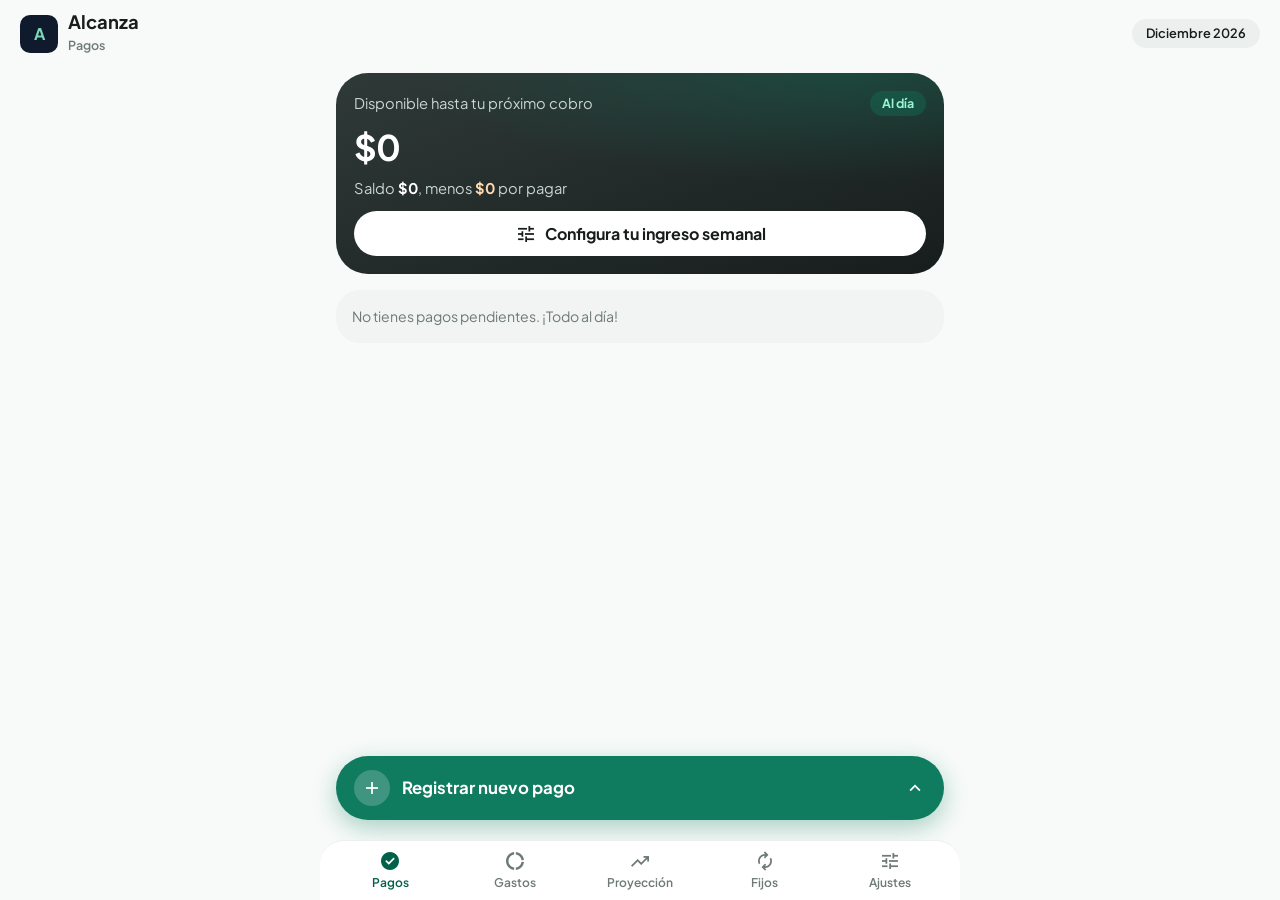
==== commit 20f8b03c: "Add files via upload" ====
--- a/index.html
+++ b/index.html
@@ -99,7 +99,7 @@
     const c = SyncConfig.get(); let j;
     const r = await fetch(c.url, { method: 'POST', body: JSON.stringify({ token: c.token, action, state }) }); // texto plano: sin preflight CORS
     try { j = await r.json(); } catch { throw new Error('Respuesta inválida: revisa que el acceso de la implementación sea "Cualquier usuario"'); }
-    if (!j.ok) throw new Error(j.error || 'Error desconocido'); return j.state;
+    if (!j.ok) throw new Error(j.error === 'Clave incorrecta' ? 'La clave no coincide con la de Code.gs (revisa mayúsculas, espacios y que no sea la clave de ejemplo)' : (j.error || 'Error desconocido')); return j.state;
   },
   pull() { return this.call('load'); }, push(s) { return this.call('save', s); }
 };
@@ -276,8 +276,8 @@
   const c = SyncConfig.get(), hora = c && c.lastSync ? new Date(c.lastSync).toLocaleTimeString('es-CO', { hour: '2-digit', minute: '2-digit' }) : '';
   return `<div class="sec">${ic('cloud_sync')}Sincronización <em>${c ? 'Conectado' : 'Sin conectar'}</em></div><form class="card" data-form="sync">
     <div class="note">${ic('cloud')}Guarda tus datos en tu propia hoja de Google para ver lo mismo en el PC y en el celular.</div>
-    <div class="lbl">URL de la aplicación web</div><div class="field sm"><input name="url" value="${esc(c ? c.url : '')}" placeholder="https://script.google.com/macros/s/…/exec" required aria-label="URL"></div>
-    <div class="lbl">Clave</div><div class="field sm"><input name="token" type="password" value="${esc(c ? c.token : '')}" required aria-label="Clave"></div>
+    <div class="lbl">URL de la aplicación web</div><div class="field sm"><input name="url" value="${esc(c ? c.url : '')}" placeholder="https://script.google.com/macros/s/…/exec" required aria-label="URL" autocapitalize="off" autocomplete="off" autocorrect="off" spellcheck="false"></div>
+    <div class="lbl">Clave <span class="sub">(idéntica a la de Code.gs, con mayúsculas)</span></div><div class="field sm"><input name="token" type="text" value="${esc(c ? c.token : '')}" required aria-label="Clave" autocapitalize="off" autocomplete="off" autocorrect="off" spellcheck="false"></div>
     ${c ? `<p class="sub" style="margin:0 0 12px">${c.lastError ? '⚠️ ' + esc(c.lastError) : hora ? 'Última sincronización: ' + hora : 'Sincronizando…'}</p>` : ''}
     <button class="big-btn">${ic('sync')}${c ? 'Guardar y sincronizar' : 'Conectar y sincronizar'}</button>
     ${c ? `<button type="button" class="li danger" data-act="syncoff"><span class="ico">${ic('cloud_off')}</span><div><b>Desconectar</b><small style="color:var(--err)">Tus datos locales se conservan</small></div></button>` : ''}</form>`;
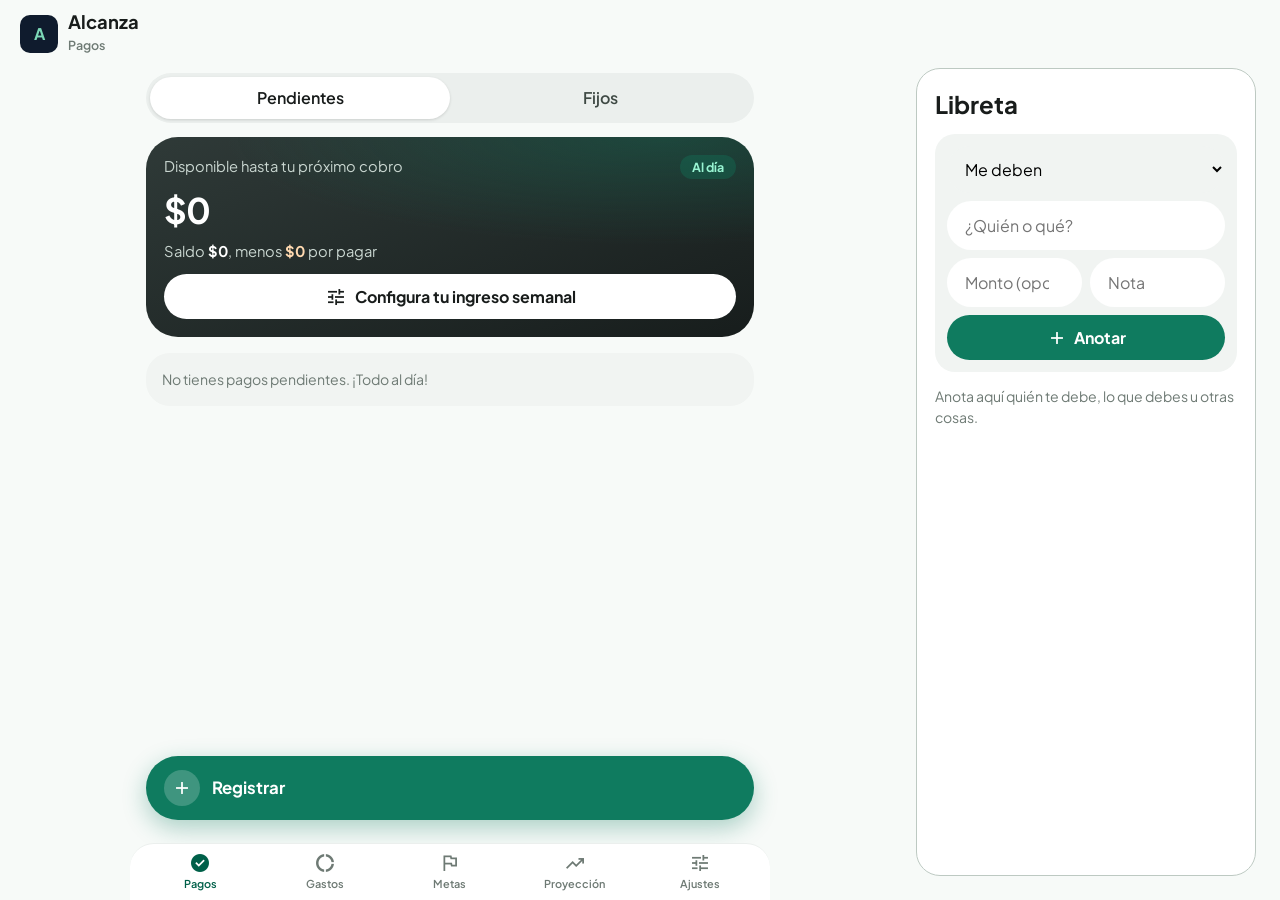
==== commit 580a5cf4: "Add files via upload" ====
--- a/index.html
+++ b/index.html
@@ -5,379 +5,14 @@
 <link rel="preconnect" href="https://fonts.googleapis.com"><link rel="preconnect" href="https://fonts.gstatic.com" crossorigin>
 <link href="https://fonts.googleapis.com/css2?family=Plus+Jakarta+Sans:wght@400;500;600;700&display=swap" rel="stylesheet">
 <link href="https://fonts.googleapis.com/css2?family=Material+Symbols+Outlined:wght,FILL@300..600,0..1&display=swap" rel="stylesheet">
-<style>
-:root{--bg:#f7faf8;--card:#fff;--low:#f1f4f2;--mid:#ebefed;--hi:#e0e3e1;--ink:#181c1b;--var:#3e4944;--out:#6e7a74;--line:#bdc9c2;--p:#006049;--pc:#0f7b5f;--pf:#98f4d2;--err:#ba1a1a;--errc:#ffdad6;--tf:#ffdcbd;--tv:#683c00;--sc:#d7e3f7;--sv:#3c4857}
-*{box-sizing:border-box}body{margin:0;font:16px/1.45 "Plus Jakarta Sans",system-ui,sans-serif;background:var(--bg);color:var(--ink)}
-.material-symbols-outlined{font-family:"Material Symbols Outlined";font-weight:400;font-style:normal;font-size:22px;width:1em;height:1em;line-height:1;display:inline-block;overflow:hidden;white-space:nowrap;vertical-align:middle;font-feature-settings:"liga"}
-button{font:inherit;cursor:pointer;border:0;color:inherit;background:none}button:focus-visible,input:focus-visible,a:focus-visible{outline:3px solid #5b9dff;outline-offset:2px}
-header{position:sticky;top:0;z-index:4;background:#f7faf8e8;backdrop-filter:blur(10px);display:flex;align-items:center;gap:10px;padding:12px 20px}
-.logo{width:38px;height:38px;border-radius:10px;background:#0f1b2d;color:#7cd8b7;display:grid;place-items:center;font-weight:700}
-header b{display:block;font-size:1.15rem;line-height:1.1}header small{color:var(--out);font-weight:600;font-size:.78rem}.chip-m{margin-left:auto;background:var(--mid);border-radius:99px;padding:5px 14px;font-size:.8rem;font-weight:600}
-main{max-width:640px;margin:0 auto;padding:6px 16px 200px}h1{font-size:1.9rem;line-height:1.15;margin:.2rem 0}.eyebrow{font-size:.75rem;letter-spacing:.08em;text-transform:uppercase;color:var(--out);font-weight:600;margin:0}
-h3{font-size:1.2rem;margin:26px 4px 10px;display:flex;align-items:baseline;gap:8px}h3 small{font-size:.85rem;color:var(--out);font-weight:600}
-#tabs{position:fixed;bottom:0;left:0;right:0;z-index:6;display:flex;background:#fff;border-top:1px solid var(--mid);padding:8px 8px calc(8px + env(safe-area-inset-bottom))}
-#tabs button{flex:1;display:grid;justify-items:center;gap:2px;color:var(--out);font-size:.75rem;font-weight:600}#tabs .on{color:var(--p)}#tabs .on .material-symbols-outlined{font-variation-settings:"FILL" 1}
-.hero{border-radius:32px;padding:22px 20px;color:#fff;margin-bottom:6px;background:radial-gradient(120% 90% at 85% 0,#0f7b5f55,transparent 60%),linear-gradient(160deg,#2f3a38,#171d1c)}
-.hero p{margin:0;color:#c9d6d0;font-size:.92rem}.hero .big{font-size:2.5rem;font-weight:700;letter-spacing:-.03em;margin:.35rem 0}.hero .big.neg{color:#ffb4ab}.hero b{color:#fff}.hero .warn{color:#ffd9b0}
-.top{display:flex;justify-content:space-between;gap:10px;align-items:center}.pill{border-radius:99px;padding:3px 12px;font-size:.78rem;font-weight:700;background:#0f7b5f55;color:#98f4d2;white-space:nowrap}.pill.bad{background:#ba1a1a55;color:#ffdad6}
-.btn-w{margin-top:16px;width:100%;background:#fff;color:var(--ink);border-radius:99px;padding:14px;font-weight:700;display:flex;justify-content:center;align-items:center;gap:8px}
-.card{background:var(--card);border-radius:24px;padding:16px;margin-bottom:12px;box-shadow:0 1px 3px #0000000f}.card.dim{background:var(--low);box-shadow:none}
-.pay{display:grid;grid-template-columns:52px 1fr auto;gap:4px 14px;align-items:center}.ico{width:52px;height:52px;border-radius:50%;background:var(--mid);display:grid;place-items:center;color:var(--var)}.ico.err{background:var(--errc);color:var(--err)}.ico.ok{background:var(--pf);color:var(--p)}
-.pay b.n{font-size:1.1rem}.amt{font-weight:700;font-size:1.15rem;text-align:right}.sub{color:var(--out);font-size:.88rem}.tag{background:var(--mid);border-radius:8px;padding:1px 10px;font-size:.78rem;font-weight:600;margin-right:6px;color:var(--var)}
-.row2{grid-column:1/-1;display:flex;justify-content:space-between;align-items:center;margin-top:8px}
-.u{display:inline-flex;gap:4px;align-items:center;border-radius:99px;padding:5px 12px;font-size:.82rem;font-weight:700}.u .material-symbols-outlined{font-size:16px}
-.u.late{background:var(--errc);color:#93000a}.u.soon{background:var(--tf);color:var(--tv)}.u.week{background:var(--sc);color:var(--sv)}.u.far{background:var(--mid);color:var(--var)}
-.go{background:var(--pc);color:#fff;border-radius:99px;padding:11px 22px;font-weight:700;display:inline-flex;gap:6px;align-items:center}.soft{background:var(--mid);color:var(--var);border-radius:99px;padding:9px 16px;font-weight:600;font-size:.9rem}
-.paid .n{text-decoration:line-through;color:var(--var)}
-.fab{position:fixed;left:16px;right:16px;bottom:calc(112px + env(safe-area-inset-bottom));max-width:608px;margin:0 auto;z-index:5;background:var(--pc);color:#fff;border-radius:99px;padding:14px 18px;font-weight:700;font-size:1.05rem;display:flex;align-items:center;gap:12px;box-shadow:0 8px 24px #0f7b5f55}
-.fab i{width:36px;height:36px;border-radius:50%;background:#ffffff33;display:grid;place-items:center}
-.alert{background:#ffdad6;border-radius:24px;padding:16px;display:flex;gap:12px;margin:14px 0}.alert .ico{background:#ffb4ab88;color:var(--err);flex:none}.alert b{color:#93000a}.alert p{margin:2px 0;color:#5c1a14;font-size:.92rem}
-.tl{position:relative;padding-left:26px}.tl:before{content:"";position:absolute;left:5px;top:10px;bottom:10px;width:2px;background:var(--hi)}.tl .card{position:relative}.tl .card:before{content:"";position:absolute;left:-26px;top:22px;width:12px;height:12px;border-radius:50%;background:#5b6a77;border:2px solid var(--bg)}
-.tl .card.in:before,.tl .card.start:before{background:var(--p)}.tl .card.neg:before{background:var(--err)}.tl .card.neg{border-left:5px solid var(--err)}
-.hd{display:flex;justify-content:space-between;gap:10px;align-items:flex-start}.hd .l{font-weight:700}.res{text-align:right}.res small{display:block;color:var(--out);font-size:.72rem}.res b{font-size:1.35rem}.res .neg{color:var(--err)}.res .pos{color:var(--p)}
-.mv{display:flex;align-items:center;gap:10px;padding:10px 12px;border-radius:14px;background:var(--low);margin-top:8px;font-size:.95rem}.mv span.v{margin-left:auto;font-weight:700}.mv.in{background:#dcfbee;color:var(--p)}.mv.sim{background:var(--errc);color:#93000a}
-.badge{font-size:.72rem;font-weight:700;border-radius:99px;padding:2px 10px;background:var(--pf);color:#00513d;margin-left:6px}.badge.s{background:var(--errc);color:#93000a}.badge.pause{background:var(--hi);color:var(--var)}
-.sim-box{background:var(--mid);border-radius:24px;padding:16px;margin-top:14px}.sim-box .f{display:flex;gap:10px;margin-top:10px}
-input:not([type=checkbox]){font:inherit;width:100%;min-width:0;border:0;background:#fff;border-radius:99px;padding:13px 18px}.f input[type=date]{border-radius:16px}
-.fx{display:grid;grid-template-columns:52px 1fr auto;gap:4px 14px;align-items:center}.fx .acts{grid-column:1/-1;display:flex;margin:10px -16px -16px;background:var(--low);border-radius:0 0 24px 24px}
-.fx .acts button{flex:1;padding:14px 4px;font-weight:600;font-size:.88rem;color:var(--var);display:flex;gap:6px;justify-content:center;align-items:center}.fx .acts .x{color:var(--out)}
-.bar{height:12px;background:var(--mid);border-radius:99px;overflow:hidden;margin-top:12px}.bar i{display:block;height:100%;background:var(--p);border-radius:99px}
-.tip{background:var(--mid);border-radius:24px;padding:16px;display:flex;gap:12px;margin-top:6px}.tip p{margin:0;color:var(--var);font-size:.92rem}
-.seg{display:flex;gap:8px;justify-content:space-between}.seg button{width:42px;height:42px;border-radius:50%;background:var(--mid);font-weight:700;color:var(--var)}.seg .on{background:var(--pc);color:#fff}
-.field{display:flex;align-items:center;gap:6px;background:var(--low);border-radius:24px;padding:6px 20px;margin:6px 0 14px;font-size:1.7rem;font-weight:700}.field input{background:none;padding:10px 0;font-size:inherit;font-weight:700}
-.lbl{font-weight:600;font-size:.88rem;color:var(--var)}.big-btn{width:100%;border-radius:99px;padding:15px;font-weight:700;color:#fff;background:var(--pc);display:flex;gap:8px;justify-content:center}.big-btn.dark{background:#1b1f1e}
-.li{width:100%;display:flex;gap:12px;align-items:center;background:var(--low);border-radius:20px;padding:12px 14px;margin-top:10px;text-align:left}.li .ico{width:40px;height:40px}.li div{flex:1}.li small{display:block;color:var(--out)}.li.danger{background:#ffe9e6;color:var(--err)}.li.danger .ico{background:var(--errc)}
-.note{display:flex;gap:10px;background:var(--low);border-radius:12px;padding:12px;color:var(--var);font-size:.9rem;margin-bottom:14px}.field.sm{font-size:1rem;font-weight:500}.sec{display:flex;align-items:center;gap:8px;font-size:1.25rem;font-weight:700;margin:26px 4px 10px}.sec em{margin-left:auto;font-style:normal;font-size:.75rem;color:var(--p);background:var(--pf);border-radius:99px;padding:2px 12px}
-#sheet{position:fixed;inset:0;z-index:20;display:none;background:#0008}#sheet.open{display:flex;align-items:flex-end;justify-content:center}
-.panel{background:var(--bg);width:100%;max-width:640px;border-radius:28px 28px 0 0;padding:20px 20px calc(24px + env(safe-area-inset-bottom));max-height:92vh;overflow:auto}.panel form{display:grid;gap:12px}.panel label{display:grid;gap:4px;font-weight:600;font-size:.9rem}.panel input:not([type=checkbox]){background:#fff;border:1px solid var(--line);border-radius:16px}.panel .chk{display:flex;gap:10px;align-items:center}
-.pos{color:var(--p)}.neg{color:var(--err)}
-.fab2{position:fixed;left:16px;right:16px;bottom:calc(112px + env(safe-area-inset-bottom));max-width:608px;margin:0 auto;z-index:5;display:none;gap:10px}
-.fab2 button{flex:1;border-radius:99px;padding:14px;font-weight:700;color:#fff;font-size:1.05rem;display:flex;justify-content:center;gap:6px;align-items:center;box-shadow:0 8px 24px #0003}.fab2 .mn{background:var(--err)}.fab2 .pl{background:var(--pc)}
-.seg2{display:flex;background:var(--mid);border-radius:99px;padding:4px;margin-top:6px}.seg2 button{flex:1;padding:9px;border-radius:99px;font-weight:600;color:var(--var)}.seg2 .on{background:#fff;color:var(--ink);box-shadow:0 1px 3px #0002}
-.dwrap{position:relative;width:210px;margin:4px auto 12px}.donut{width:100%;display:block}.dc{position:absolute;inset:0;display:grid;place-content:center;text-align:center}.dc small{color:var(--out)}.dc b{font-size:1.2rem}
-.lg{display:flex;align-items:center;gap:10px;padding:8px 0;border-top:1px solid var(--mid)}.grid2{display:grid;grid-template-columns:1fr 1fr;gap:10px}
-.ci{width:40px;height:40px;border-radius:50%;display:grid;place-items:center;color:#fff;flex:none}.ci.sm{width:30px;height:30px}.ci.sm .material-symbols-outlined{font-size:18px}
-.mvr{display:flex;align-items:center;gap:12px;background:#fff;border-radius:18px;padding:10px 12px;margin-bottom:8px}
-.qd{font-size:2.4rem;font-weight:700;text-align:right;min-height:3.2rem;word-break:break-all;line-height:1.2}.qs{text-align:right;color:var(--out);min-height:1.5rem}
-.cg{display:grid;grid-template-columns:repeat(4,1fr);gap:8px}.qc{display:grid;justify-items:center;gap:2px;padding:8px 2px;border-radius:16px;background:#fff;border:2px solid transparent;font-size:.72rem;font-weight:600}.qc.on{border-color:var(--pc);background:#e8f7f1}.qc .ci{width:36px;height:36px}
-.kp{display:grid;grid-template-columns:repeat(4,1fr);gap:8px;margin:12px 0}.kp button{padding:14px 0;border-radius:18px;background:#fff;font-size:1.3rem;font-weight:600;border:1px solid var(--line)}.kp .op{background:var(--mid)}
-select{font:inherit;padding:12px 14px;border:0;border-radius:99px;background:var(--low);flex:1;min-width:0}
-.hero{padding:18px 18px}.hero .big{font-size:2.2rem}.btn-w{padding:11px;margin-top:12px}
-.lst{padding:2px 14px}.li2{border-bottom:1px solid var(--mid)}.li2:last-child{border:0}
-.lr{display:flex;align-items:center;gap:12px;padding:10px 0}[data-act=rowtog]{cursor:pointer}.lr .ico{width:40px;height:40px;flex:none}.lr .ico .material-symbols-outlined{font-size:20px}
-.lr .mid{flex:1;min-width:0}.lr .n{display:block;font-size:1rem;white-space:nowrap;overflow:hidden;text-overflow:ellipsis}.lr .sub{font-size:.8rem}.lr .amt{font-size:1rem;white-space:nowrap}.paid-n{text-decoration:line-through;color:var(--var)}
-.chk{width:40px;height:40px;border-radius:50%;background:var(--mid);color:var(--var);display:grid;place-items:center;flex:none}.chk:active{background:var(--pc);color:#fff}
-@media(hover:hover){.chk:hover{background:var(--pc);color:#fff}}
-.rx{padding:0 0 12px 52px}.gh{display:flex;align-items:center;gap:8px;margin:18px 4px 8px;width:calc(100% - 8px);text-align:left}.gh b{flex:1;font-size:1.05rem}
-.lr .late{color:#93000a;font-weight:600}.lr .soon{color:var(--tv);font-weight:600}
-.lr .n .material-symbols-outlined{font-size:15px;color:var(--out);margin-left:4px}.lr .sub{white-space:nowrap;overflow:hidden;text-overflow:ellipsis}
-#toast{position:fixed;left:50%;bottom:180px;transform:translateX(-50%);background:#1b1f1e;color:#fff;padding:10px 18px;border-radius:99px;opacity:0;transition:.2s;pointer-events:none;z-index:30}#toast.show{opacity:1}
-@media(min-width:760px){.fab,.fab2{bottom:80px}main{padding-bottom:110px}#tabs{max-width:640px;margin:0 auto;border-radius:24px 24px 0 0}}
-@media(prefers-reduced-motion:reduce){*{transition:none!important}}
-</style></head><body>
-<header><div class="logo">A</div><div><b>Alcanza</b><small id="sect"></small></div><span class="chip-m" id="mchip"></span></header>
-<main id="view"></main><button class="fab" id="fab" data-act="sheet" data-k="pago"><i><span class="material-symbols-outlined">add</span></i>Registrar nuevo pago<span class="material-symbols-outlined" style="margin-left:auto">expand_less</span></button>
-<div class="fab2" id="fab2"><button class="mn" data-act="qa" data-t="expense"><span class="material-symbols-outlined">remove</span>Gasto</button><button class="pl" data-act="qa" data-t="income"><span class="material-symbols-outlined">add</span>Ingreso</button></div>
+<link rel="stylesheet" href="css/styles.css">
+</head><body>
+<header><div class="logo">A</div><div><b>Alcanza</b><small id="sect"></small></div></header>
+<main id="view"></main><button class="fab" id="fab" data-act="add"><i><span class="material-symbols-outlined">add</span></i>Registrar</button>
+<aside id="libreta" aria-label="Libreta"></aside>
 <nav id="tabs"></nav><div id="sheet"></div><div id="toast"></div>
-<script>
-/* ===== DATOS (capa intercambiable: fase 2 → GoogleSheetsService) ===== */
-const DEFAULT_CATS = () => [['Comida','restaurant','#e8590c'],['Mercado','shopping_cart','#2f9e44'],['Transporte','directions_bus','#1c7ed6'],['Salud','favorite','#e03131'],['Hogar','home','#7048e8'],['Ocio','sports_esports','#f08c00'],['Ropa','checkroom','#d6336c'],['Otros','more_horiz','#868e96']].map(([name, icon, color], i) => ({ id: 'c' + (i + 1), name, icon, color }));
-const DEFAULT_STATE = () => ({ updatedAt: 0, categories: DEFAULT_CATS(), transactions: [], balance: 0, income: { amount: 0, weekday: 5 }, templates: [], payments: [] });
-const LocalStorageService = {
-  KEY: 'finanzas-v1',
-  async load() { try { const r = localStorage.getItem(this.KEY); if (r) return { ...DEFAULT_STATE(), ...JSON.parse(r) }; } catch (e) { console.warn(e); } return DEFAULT_STATE(); },
-  async save(s) { try { localStorage.setItem(this.KEY, JSON.stringify(s)); } catch (e) { console.warn(e); } }
-};
-/* Sincronización opcional con Google Sheets (ver Code.gs). El dispositivo siempre guarda también en local. */
-const SyncConfig = {
-  get() { try { return JSON.parse(localStorage.getItem('alcanza-sync')); } catch { return null; } },
-  set(c) { try { localStorage.setItem('alcanza-sync', JSON.stringify(c)); } catch {} },
-  clear() { try { localStorage.removeItem('alcanza-sync'); } catch {} }
-};
-const GoogleSheetsService = {
-  async call(action, state) {
-    const c = SyncConfig.get(); let j;
-    const r = await fetch(c.url, { method: 'POST', body: JSON.stringify({ token: c.token, action, state }) }); // texto plano: sin preflight CORS
-    try { j = await r.json(); } catch { throw new Error('Respuesta inválida: revisa que el acceso de la implementación sea "Cualquier usuario"'); }
-    if (!j.ok) throw new Error(j.error === 'Clave incorrecta' ? 'La clave no coincide con la de Code.gs (revisa mayúsculas, espacios y que no sea la clave de ejemplo)' : (j.error || 'Error desconocido')); return j.state;
-  },
-  pull() { return this.call('load'); }, push(s) { return this.call('save', s); }
-};
-const DataService = {
-  onStatus: null,
-  mark(ok, e) { const c = SyncConfig.get(); if (!c) return; if (ok) { c.lastSync = Date.now(); delete c.lastError; } else c.lastError = e.message || String(e); SyncConfig.set(c); this.onStatus && this.onStatus(); },
-  queue(s) { if (!SyncConfig.get()) return; clearTimeout(this.t); this.t = setTimeout(async () => { this.t = null; try { await GoogleSheetsService.push(s); this.mark(true); } catch (e) { this.mark(false, e); } }, 700); },
-  async load() {
-    const local = await LocalStorageService.load(); if (!SyncConfig.get()) return local;
-    try { const r = await GoogleSheetsService.pull(); this.mark(true);
-      if (r && (r.updatedAt || 0) > (local.updatedAt || 0)) { await LocalStorageService.save(r); return { ...DEFAULT_STATE(), ...r }; }
-      if ((local.updatedAt || 0) > ((r && r.updatedAt) || 0)) this.queue(local);
-    } catch (e) { this.mark(false, e); } return local;
-  },
-  async pullIfNewer(s) { if (!SyncConfig.get() || this.t) return null;
-    try { const r = await GoogleSheetsService.pull(); this.mark(true);
-      if (r && (r.updatedAt || 0) > (s.updatedAt || 0)) { await LocalStorageService.save(r); return { ...DEFAULT_STATE(), ...r }; }
-    } catch (e) { this.mark(false, e); } return null; },
-  async save(s) { s.updatedAt = Date.now(); await LocalStorageService.save(s); this.queue(s); }
-};
-
-/* ===== LÓGICA ===== */
-const DAYS = ['domingo','lunes','martes','miércoles','jueves','viernes','sábado'];
-const MONTHS = ['enero','febrero','marzo','abril','mayo','junio','julio','agosto','septiembre','octubre','noviembre','diciembre'];
-const cap = s => s.charAt(0).toUpperCase() + s.slice(1);
-const iso = d => `${d.getFullYear()}-${String(d.getMonth()+1).padStart(2,'0')}-${String(d.getDate()).padStart(2,'0')}`;
-const parse = s => { const [y,m,d] = s.split('-').map(Number); return new Date(y, m-1, d); };
-const today = () => { const n = new Date(); return new Date(n.getFullYear(), n.getMonth(), n.getDate()); };
-const add = (d, n) => { const x = new Date(d); x.setDate(x.getDate() + n); return x; };
-const ym = d => iso(d).slice(0, 7);
-const daysTo = s => Math.round((parse(s) - today()) / 864e5);
-const sum = a => a.reduce((t, p) => t + p.amount, 0);
-const uid = () => Math.random().toString(36).slice(2, 9);
-const money = n => (n < 0 ? '-$' : '$') + Math.abs(Math.round(n)).toLocaleString('es-CO');
-const dlabel = s => { const d = parse(s); return `${cap(DAYS[d.getDay()])} ${d.getDate()} ${MONTHS[d.getMonth()].slice(0,3)}`; };
-const dshort = s => { const d = parse(s); return `${d.getDate()} ${MONTHS[d.getMonth()].slice(0,3)}`; };
-const clampDay = (y, m, day) => new Date(y, m, Math.min(day, new Date(y, m + 1, 0).getDate()));
-function ensureMonths(S) { // crea el pago del mes actual y del siguiente para cada fijo activo
-  const t = today();
-  for (let off = 0; off < 2; off++) {
-    const m = new Date(t.getFullYear(), t.getMonth() + off, 1), key = ym(m);
-    S.templates.filter(x => x.active && key >= x.startMonth).forEach(x => {
-      if (S.payments.some(p => p.templateId === x.id && p.month === key)) return;
-      S.payments.push({ id: uid(), templateId: x.id, name: x.name, amount: x.amount, month: key, due: iso(clampDay(m.getFullYear(), m.getMonth(), x.day)), status: 'pending', paidAt: null });
-    });
-  }
-}
-function nextIncome() { for (let i = 1; i <= 7; i++) { const d = add(today(), i); if (d.getDay() === S.income.weekday) return d; } }
-const pending = () => S.payments.filter(p => p.status === 'pending').sort((a, b) => a.due.localeCompare(b.due));
-const iconFor = n => { n = n.toLowerCase(); const m = [[/internet|wifi|fibra/,'wifi'],[/arriendo|renta|alquiler|hipoteca|casa/,'home'],[/celular|móvil|movil|plan/,'smartphone'],[/multa|impuesto/,'warning'],[/gym|gimnasio/,'fitness_center'],[/luz|energ/,'bolt'],[/agua/,'water_drop'],[/netflix|spotify|stream/,'play_circle'],[/tarjeta|cr[eé]dito|deuda|cuota/,'credit_card']]; return (m.find(x => x[0].test(n)) || [0,'receipt_long'])[1]; };
-const tone = s => { const c = chip(s)[0]; return c === 'late' || c === 'soon' ? c : ''; };
-function chip(s) { const n = daysTo(s);
-  if (n < 0) return ['late','error',`vencido hace ${-n} d`]; if (n <= 1) return ['soon','schedule', n ? 'vence mañana' : 'vence hoy'];
-  if (n <= 7) return ['week','event',`vence el ${DAYS[parse(s).getDay()]}`]; return ['far','calendar_month',`en ${n} días`]; }
-
-/* ===== INTERFAZ ===== */
-let S, tab = 'pagos', sim = null;
-const $ = s => document.querySelector(s);
-const esc = s => String(s).replace(/[&<>"']/g, c => ({'&':'&amp;','<':'&lt;','>':'&gt;','"':'&quot;',"'":'&#39;'}[c]));
-const ic = (n, c = '') => `<span class="material-symbols-outlined ${c}">${n}</span>`;
-const save = () => DataService.save(S);
-const toast = t => { const e = $('#toast'); e.textContent = t; e.classList.add('show'); clearTimeout(toast.t); toast.t = setTimeout(() => e.classList.remove('show'), 2400); };
-const TABS = [['pagos','Pagos','check_circle'],['gastos','Gastos','donut_large'],['proyeccion','Proyección','trending_up'],['fijos','Fijos','autorenew'],['ajustes','Ajustes','tune']];
-
-let gp = 'mes', goff = 0, qa = null, openRow = null, collapsed = {};
-const isCol = (k, n) => k in collapsed ? collapsed[k] : (k === 'paid' || (k === 'later' && n > 3));
-const ICONS = [['label','Etiqueta'],['restaurant','Comida'],['shopping_cart','Compras'],['directions_bus','Transporte'],['home','Hogar'],['favorite','Salud'],['sports_esports','Ocio'],['checkroom','Ropa'],['school','Estudio'],['pets','Mascotas'],['local_gas_station','Gasolina'],['redeem','Regalos'],['more_horiz','Otros']];
-const catInfo = id => id === 'pagos' ? { name: 'Pagos', icon: 'receipt_long', color: '#0f7b5f' } : id === 'ingreso' ? { name: 'Ingreso', icon: 'payments', color: '#2f9e44' } : S.categories.find(c => c.id === id) || { name: 'Otros', icon: 'more_horiz', color: '#868e96' };
-function evalExpr(t) { t = String(t).replace(/[+\-*/.]+$/, '').replace(/(^|[+\-*/])0+(?=\d)/g, '$1'); if (!t || !/^[\d+\-*/.]+$/.test(t)) return NaN;
-  try { const v = Function('"use strict";return (' + t + ')')(); return isFinite(v) ? v : NaN; } catch { return NaN; } }
-function gRange() { const t = today(); let a, b, label;
-  if (gp === 'dia') { a = b = add(t, goff); label = goff === 0 ? 'Hoy' : goff === -1 ? 'Ayer' : dlabel(iso(a)); }
-  else if (gp === 'semana') { a = add(t, -((t.getDay() + 6) % 7) + 7 * goff); b = add(a, 6); label = `${dshort(iso(a))} – ${dshort(iso(b))}`; }
-  else { a = new Date(t.getFullYear(), t.getMonth() + goff, 1); b = new Date(t.getFullYear(), t.getMonth() + goff + 1, 0); label = cap(MONTHS[a.getMonth()]) + ' ' + a.getFullYear(); }
-  return [iso(a), iso(b), label]; }
-function gItems(from, to) { const inr = d => d >= from && d <= to;
-  const tx = S.transactions.filter(x => inr(x.date)).map(x => ({ kind: 'tx', id: x.id, date: x.date, type: x.type, amount: x.amount, cat: x.cat, note: x.note }));
-  const pays = S.payments.filter(p => p.status === 'paid' && p.paidAt && inr(p.paidAt)).map(p => ({ kind: 'pay', id: p.id, date: p.paidAt, type: 'expense', amount: p.amount, cat: 'pagos', note: p.name }));
-  return tx.concat(pays).sort((a, b) => b.date.localeCompare(a.date)); }
-const rowTx = i => { const c = catInfo(i.cat), inc = i.type === 'income';
-  return `<div class="mvr"><div class="ci" style="background:${c.color}">${ic(c.icon)}</div><div style="flex:1;min-width:0"><b>${esc(i.note || c.name)}</b><div class="sub">${esc(c.name)}${i.kind === 'pay' ? ' · pago' : ''}</div></div>
-  <b class="${inc ? 'pos' : 'neg'}">${inc ? '+' : '-'}${money(i.amount)}</b>${i.kind === 'tx' ? `<button class="soft" data-act="deltx" data-id="${i.id}" aria-label="Eliminar">${ic('delete')}</button>` : ''}</div>`; };
-const VIEWS = {
-  pagos() {
-    const pend = pending(), ni = S.income.amount > 0 ? nextIncome() : null, due = ni ? pend.filter(p => p.due < iso(ni)) : pend, avail = S.balance - sum(due);
-    const paid = S.payments.filter(p => p.status === 'paid' && p.month === ym(today())).sort((a, b) => b.paidAt.localeCompare(a.paidAt));
-    const g = { late: [], week: [], later: [] }; pend.forEach(p => { const n = daysTo(p.due); (n < 0 ? g.late : n <= 7 ? g.week : g.later).push(p); });
-    const rw = p => { const [c, , t] = chip(p.due), late = c === 'late';
-      return `<div class="li2"><div class="lr" data-act="rowtog" data-id="${p.id}"><div class="ico ${late ? 'err' : ''}">${ic(iconFor(p.name))}</div>
-        <div class="mid"><b class="n">${esc(p.name)}${p.templateId ? ' <span title="Pago fijo">' + ic('autorenew') + '</span>' : ''}</b><div class="sub"><span class="${tone(p.due)}">${late ? 'hace ' + (-daysTo(p.due)) + ' d' : t}</span> · ${dshort(p.due)}</div></div>
-        <b class="amt">${money(p.amount)}</b><button class="chk" data-act="pay" data-id="${p.id}" aria-label="Marcar ${esc(p.name)} como pagado">${ic('check')}</button></div>
-        ${openRow === p.id ? `<div class="rx">${p.templateId ? '<span class="sub">Pago fijo: edítalo o páusalo en la pestaña Fijos.</span>' : `<button class="soft" data-act="delpay" data-id="${p.id}">${ic('delete')} Eliminar</button>`}</div>` : ''}</div>`; };
-    const sec = (k, title, list, row) => { if (!list.length) return ''; const col = isCol(k, list.length);
-      return `<button class="gh" data-act="coltog" data-k="${k}" data-n="${list.length}" aria-expanded="${!col}"><b>${title}</b><span class="sub">${list.length} · ${money(sum(list))}</span>${ic(col ? 'expand_more' : 'expand_less')}</button>${col ? '' : `<div class="card lst">${list.map(row).join('')}</div>`}`; };
-    const prow = p => `<div class="li2"><div class="lr"><div class="ico ok">${ic('check_circle')}</div><div class="mid"><b class="n paid-n">${esc(p.name)}</b><div class="sub">Pagado el ${dshort(p.paidAt)}${p.templateId ? ' · fijo' : ''}</div></div><b class="amt">${money(p.amount)}</b>
-      <button class="chk" data-act="undo" data-id="${p.id}" aria-label="Deshacer pago de ${esc(p.name)}">${ic('undo')}</button></div></div>`;
-    return `<div class="hero"><div class="top"><p>Disponible hasta tu próximo cobro</p><span class="pill ${avail < 0 ? 'bad' : ''}">${avail < 0 ? 'Déficit' : 'Al día'}</span></div>
-      <div class="big ${avail < 0 ? 'neg' : ''}">${money(avail)}</div><p>Saldo <b>${money(S.balance)}</b>, menos <b class="warn">${money(sum(due))}</b> por pagar${ni ? ' antes del ' + dlabel(iso(ni)).toLowerCase() : ''}</p>
-      ${S.income.amount > 0 ? `<button class="btn-w" data-act="income">${ic('add_circle')}Recibí mi ingreso (${money(S.income.amount)})</button>` : `<button class="btn-w" data-go="ajustes">${ic('tune')}Configura tu ingreso semanal</button>`}</div>
-      ${pend.length ? sec('late', '⚠️ Vencidos', g.late, rw) + sec('week', 'Próximos 7 días', g.week, rw) + sec('later', 'Más adelante', g.later, rw) : '<div class="card dim sub" style="margin-top:16px">No tienes pagos pendientes. ¡Todo al día!</div>'}
-      ${paid.length ? sec('paid', 'Pagados este mes', paid, prow) : ''}`;
-  },
-  proyeccion() {
-    let bal = S.balance, min = bal, negMsg = ''; const t = today(), ev = {}, pend = pending();
-    const push = (d, x) => (ev[d] = ev[d] || []).push(x);
-    pend.forEach(p => push(p.due < iso(t) ? iso(t) : p.due, { t: p.name, v: -p.amount, k: p.templateId ? 'Gasto fijo' : 'Pago único' }));
-    const horizon = Math.min(70, Math.max(35, ...pend.map(p => daysTo(p.due))));
-    if (S.income.amount > 0) for (let i = 1; i <= horizon; i++) { const d = add(t, i); if (d.getDay() === S.income.weekday) push(iso(d), { t: 'Ingreso semanal', v: S.income.amount, inc: true }); }
-    if (sim) push(sim.date, { t: 'Pago simulado', v: -sim.amount, sim: true });
-    const cards = Object.keys(ev).sort().map(d => { const before = bal; ev[d].forEach(x => bal += x.v); min = Math.min(min, bal);
-      const neg = bal < 0, hasInc = ev[d].some(x => x.inc), hasSim = ev[d].some(x => x.sim);
-      if (neg && !negMsg) { const c = ev[d].filter(x => x.v < 0).pop(); negMsg = `El <b>${dlabel(d)}</b> tras pagar <b>${esc(c ? c.t : 'un pago')}</b>, el saldo proyectado bajaría a <b>${money(bal)}</b>${sim && hasSim ? ' con la simulación' : ''}.`; }
-      return `<div class="card ${neg ? 'neg' : hasInc ? 'in' : ''}"><div class="hd"><div><span class="l">${dlabel(d)}</span>${hasInc ? '<span class="badge">Día de cobro</span>' : ''}${hasSim ? '<span class="badge s">Simulación</span>' : ''}</div>
-        <div class="res"><small>Saldo resultante</small><b class="${neg ? 'neg' : hasInc ? 'pos' : ''}">${money(bal)}</b></div></div>
-        ${ev[d].map(x => `<div class="mv ${x.inc ? 'in' : x.sim ? 'sim' : ''}">${ic(x.inc ? 'add_circle' : 'remove_circle')}<span>${esc(x.t)}${x.k ? `<small class="sub"> · ${x.k}</small>` : ''}</span><span class="v">${x.v > 0 ? '+' : '-'}${money(Math.abs(x.v))}</span></div>`).join('')}</div>`; }).join('');
-    return `<div class="hero"><div class="top"><p class="eyebrow" style="color:#c9d6d0">Proyección de liquidez</p><span class="pill ${min < 0 ? 'bad' : ''}">${min < 0 ? 'Déficit proyectado' : 'Flujo al día'}</span></div>
-      <p style="margin-top:14px">Saldo disponible hoy</p><div class="big">${money(S.balance)}</div></div>
-      ${negMsg ? `<div class="alert"><div class="ico">${ic('warning')}</div><div><b>Alerta de saldo proyectado</b><p>${negMsg}</p></div></div>` : `<div class="tip">${ic('check_circle')}<p><b>Flujo cubierto.</b> Con tus ingresos y pagos actuales el saldo no baja de ${money(min)}.</p></div>`}
-      <div class="top" style="margin:22px 4px 10px"><div><h3 style="margin:0">Línea de tiempo</h3><span class="sub">Saldo tras cada movimiento</span></div>${sim ? '<button class="soft" data-act="hidesim">Ocultar simulación</button>' : ''}</div>
-      <div class="tl"><div class="card start"><div class="hd"><div><span class="l">Hoy, ${dshort(iso(t))}</span><span class="badge pause">Punto de partida</span></div><div class="res"><small>Saldo resultante</small><b>${money(S.balance)}</b></div></div><div class="mv">${ic('account_balance_wallet')}Saldo inicial disponible en cuenta</div></div>${cards}</div>
-      <form class="sim-box" data-form="sim"><b>${ic('tune')} Simular nuevo gasto</b><div class="f"><input name="amount" type="number" min="1" step="any" inputmode="decimal" placeholder="Ej: 150000" required><input name="date" type="date" value="${iso(add(t, 1))}" required></div>
-      <button class="go" style="margin-top:10px;width:100%;justify-content:center">${ic('add')}Proyectar</button></form>`;
-  },
-  gastos() {
-    const [from, to, label] = gRange(), items = gItems(from, to), exp = items.filter(i => i.type === 'expense'), inc = items.filter(i => i.type === 'income'), total = sum(exp);
-    const by = {}; exp.forEach(i => by[i.cat] = (by[i.cat] || 0) + i.amount);
-    const parts = Object.entries(by).sort((a, b) => b[1] - a[1]); let acc = 0;
-    const segs = parts.map(([c, v]) => { const p = v / total * 100, x = `<circle cx="18" cy="18" r="15.9155" fill="none" stroke="${catInfo(c).color}" stroke-width="5" stroke-dasharray="${p} ${100 - p}" stroke-dashoffset="${25 - acc}"/>`; acc += p; return x; }).join('');
-    const dayTot = {}; exp.forEach(i => dayTot[i.date] = (dayTot[i.date] || 0) + i.amount);
-    let last = ''; const list = items.map(i => { let h = ''; if (i.date !== last) { last = i.date; h = `<div class="top" style="margin:16px 4px 8px"><b>${dlabel(i.date)}</b><span class="sub">${dayTot[i.date] ? '-' + money(dayTot[i.date]) : ''}</span></div>`; } return h + rowTx(i); }).join('');
-    return `<div class="seg2">${[['dia','Día'],['semana','Semana'],['mes','Mes']].map(([k, t]) => `<button class="${k === gp ? 'on' : ''}" data-act="gper" data-p="${k}">${t}</button>`).join('')}</div>
-      <div class="top" style="margin:12px 4px"><button class="soft" data-act="gnav" data-n="-1" aria-label="Anterior">${ic('chevron_left')}</button><b>${label}</b><button class="soft" data-act="gnav" data-n="1" ${goff >= 0 ? 'disabled style="opacity:.35"' : ''} aria-label="Siguiente">${ic('chevron_right')}</button></div>
-      <div class="card"><div class="dwrap"><svg viewBox="-1 -1 38 38" class="donut" role="img" aria-label="Gastos por categoría"><circle cx="18" cy="18" r="15.9155" fill="none" stroke="#ebefed" stroke-width="5"/>${segs}</svg><div class="dc"><small>Gastos</small><b>${money(total)}</b></div></div>
-      ${parts.map(([c, v]) => { const k = catInfo(c); return `<div class="lg"><span class="ci sm" style="background:${k.color}">${ic(k.icon)}</span><span style="flex:1">${esc(k.name)}</span><span class="sub">${Math.round(v / total * 100)}%</span><b>${money(v)}</b></div>`; }).join('') || '<p class="sub" style="text-align:center;margin:8px 0">Sin gastos en este período.</p>'}</div>
-      <div class="grid2"><div class="card"><span class="sub">Ingresos</span><b class="pos" style="display:block;font-size:1.3rem">${money(sum(inc))}</b></div><div class="card"><span class="sub">Gastos</span><b class="neg" style="display:block;font-size:1.3rem">${money(total)}</b></div></div>
-      ${list || '<div class="card dim sub">Aún no hay movimientos en este período.</div>'}`;
-  },
-  fijos() {
-    const act = S.templates.filter(x => x.active), total = sum(act), mi = S.income.amount * 52 / 12, pct = mi > 0 ? Math.min(100, total / mi * 100) : 0;
-    return `<p class="eyebrow">Control recurrente</p><div class="top"><h1>Pagos fijos mensuales</h1></div>
-      <div class="card"><span class="sub">${ic('lock_clock')} Total mensual comprometido</span><div class="top"><div style="font-size:2rem;font-weight:700">${money(total)}<small class="sub"> al mes</small></div><span class="badge">${act.length} activos · ${S.templates.length - act.length} pausados</span></div>
-      ${mi > 0 ? `<div class="bar" role="img" aria-label="${Math.round(pct)}% de tu ingreso mensual estimado"><i style="width:${pct}%"></i></div><div class="sub" style="margin-top:6px">${Math.round(pct)}% de tu ingreso mensual estimado</div>` : ''}</div>
-      <div class="top" style="margin:20px 4px 10px"><b>Tus suscripciones y servicios</b><span class="sub">${S.templates.length} registros</span></div>
-      ${S.templates.map(x => `<div class="card fx" style="${x.active ? '' : 'opacity:.75'}"><div class="ico">${ic(iconFor(x.name))}</div><div><b class="n" style="font-size:1.1rem">${esc(x.name)}</b><span class="badge ${x.active ? '' : 'pause'}">${x.active ? 'Activo' : 'En pausa'}</span><div class="sub">${ic('event_repeat')} Día ${x.day} de cada mes</div></div><div class="amt">${money(x.amount)}<div class="sub">mensual</div></div>
-      <div class="acts">${x.active ? `<button data-act="tamount" data-id="${x.id}">${ic('edit')}Cambiar monto</button><button data-act="ttoggle" data-id="${x.id}">${ic('pause_circle')}Pausar</button>` : `<button style="color:var(--p)" data-act="ttoggle" data-id="${x.id}">${ic('play_circle')}Reanudar</button>`}<button class="x" data-act="tdel" data-id="${x.id}">${ic('delete')}Eliminar</button></div></div>`).join('') || '<div class="card dim sub">Aún no tienes pagos fijos. Añade el primero.</div>'}
-      <button class="big-btn" style="margin:14px 0" data-act="sheet" data-k="fijo">${ic('add')}Añadir fijo</button>
-      <div class="tip">${ic('lightbulb')}<p><b>Previsibilidad inteligente</b><br>Los compromisos fijos se descuentan solos de tu disponible al proyectar cada ciclo de cobro.</p></div>`;
-  },
-  ajustes() {
-    const order = [[1,'L'],[2,'M'],[3,'M'],[4,'J'],[5,'V'],[6,'S'],[0,'D']];
-    return `<div class="card"><b style="font-size:1.2rem">Bases de tranquilidad</b><div class="sub">Calibra tus números esenciales para tener paz.</div></div>
-      <div class="sec">${ic('payments')}Ingreso semanal <em>Activo</em></div><form class="card" data-form="income"><div class="note">${ic('spa')}Alcanza usa este dato para proyectar cuánto dinero tendrás disponible hasta el próximo cobro.</div>
-      <div class="lbl">Monto regular esperado</div><div class="field">$<input name="amount" type="number" min="0" step="any" inputmode="decimal" value="${S.income.amount || ''}" placeholder="0" aria-label="Monto de ingreso"></div>
-      <div class="top"><span class="lbl">Día habitual de cobro</span><b class="sub" style="color:var(--p)">${cap(DAYS[S.income.weekday])}</b></div>
-      <div class="seg" style="margin:10px 0 18px">${order.map(([i, l]) => `<button type="button" class="${i === S.income.weekday ? 'on' : ''}" data-act="wd" data-i="${i}" aria-label="${DAYS[i]}">${l}</button>`).join('')}</div>
-      <button class="big-btn">${ic('save')}Guardar cambios</button></form>
-      <div class="sec">${ic('account_balance_wallet')}Saldo real actual</div><form class="card" data-form="balance"><div class="lbl">Tu saldo en cuenta ahora mismo</div><div class="field">$<input name="b" type="number" step="any" inputmode="decimal" value="${S.balance}" aria-label="Saldo real"></div>
-      <div class="note">${ic('sync_alt')}Actualízalo cuando revises tu cuenta o banco para recalibrar tus cálculos al instante.</div><button class="big-btn dark">${ic('sync')}Actualizar saldo</button></form>
-      ${catSection()}${syncSection()}<div class="sec">${ic('shield')}Copia de seguridad y privacidad</div><div class="card"><p class="sub" style="margin:0">Tus datos viven solo en este dispositivo. Puedes exportarlos o restaurarlos cuando quieras.</p>
-      <button class="li" data-act="export"><span class="ico">${ic('download')}</span><div><b>Exportar datos</b><small>Descarga JSON local</small></div>${ic('chevron_right')}</button>
-      <label class="li" style="cursor:pointer"><span class="ico">${ic('upload')}</span><div><b>Importar respaldo</b><small>Restaurar historial previo</small></div>${ic('chevron_right')}<input type="file" id="imp" accept=".json" hidden></label>
-      <button class="li danger" data-act="reset"><span class="ico">${ic('delete_forever')}</span><div><b>Borrar todos los datos</b><small style="color:var(--err)">Reiniciar base local de Alcanza</small></div>${ic('warning')}</button></div>
-      <p class="sub" style="text-align:center;margin-top:22px">Alcanza v1.0 · <i>Diseñado para darte paz mental cada semana</i></p>`;
-  }
-};
-function catSection() {
-  return `<div class="sec">${ic('category')}Categorías de gasto</div><div class="card">${S.categories.map(c => `<div class="mvr" style="background:var(--low)"><div class="ci" style="background:${c.color}">${ic(c.icon)}</div><b style="flex:1">${esc(c.name)}</b>
-    <button class="soft" data-act="catren" data-id="${c.id}" aria-label="Renombrar">${ic('edit')}</button><button class="soft" data-act="catdel" data-id="${c.id}" aria-label="Eliminar">${ic('delete')}</button></div>`).join('')}
-    <form data-form="newcat"><div class="lbl" style="margin-top:14px">Nueva categoría</div><div class="field sm"><input name="name" placeholder="Ej: Mascotas" required maxlength="20" aria-label="Nombre"></div>
-    <div style="display:flex;gap:10px;align-items:center"><select name="icon" aria-label="Icono">${ICONS.map(([k, n]) => `<option value="${k}">${n}</option>`).join('')}</select><input type="color" name="color" value="#1c7ed6" aria-label="Color" style="width:56px;height:46px;border:0;padding:0;background:none"></div>
-    <button class="big-btn" style="margin-top:12px">${ic('add')}Agregar categoría</button></form></div>`;
-}
-function syncSection() {
-  const c = SyncConfig.get(), hora = c && c.lastSync ? new Date(c.lastSync).toLocaleTimeString('es-CO', { hour: '2-digit', minute: '2-digit' }) : '';
-  return `<div class="sec">${ic('cloud_sync')}Sincronización <em>${c ? 'Conectado' : 'Sin conectar'}</em></div><form class="card" data-form="sync">
-    <div class="note">${ic('cloud')}Guarda tus datos en tu propia hoja de Google para ver lo mismo en el PC y en el celular.</div>
-    <div class="lbl">URL de la aplicación web</div><div class="field sm"><input name="url" value="${esc(c ? c.url : '')}" placeholder="https://script.google.com/macros/s/…/exec" required aria-label="URL" autocapitalize="off" autocomplete="off" autocorrect="off" spellcheck="false"></div>
-    <div class="lbl">Clave <span class="sub">(idéntica a la de Code.gs, con mayúsculas)</span></div><div class="field sm"><input name="token" type="text" value="${esc(c ? c.token : '')}" required aria-label="Clave" autocapitalize="off" autocomplete="off" autocorrect="off" spellcheck="false"></div>
-    ${c ? `<p class="sub" style="margin:0 0 12px">${c.lastError ? '⚠️ ' + esc(c.lastError) : hora ? 'Última sincronización: ' + hora : 'Sincronizando…'}</p>` : ''}
-    <button class="big-btn">${ic('sync')}${c ? 'Guardar y sincronizar' : 'Conectar y sincronizar'}</button>
-    ${c ? `<button type="button" class="li danger" data-act="syncoff"><span class="ico">${ic('cloud_off')}</span><div><b>Desconectar</b><small style="color:var(--err)">Tus datos locales se conservan</small></div></button>` : ''}</form>`;
-}
-async function connect(url, token) {
-  if (!/^https:\/\/script\.google\.com\/.+\/exec$/.test(url)) return toast('La URL debe terminar en /exec');
-  SyncConfig.set({ url, token }); toast('Conectando…');
-  try {
-    const r = await GoogleSheetsService.pull(), hasLocal = S.payments.length || S.templates.length || S.balance || S.income.amount;
-    if (r && (r.payments || r.updatedAt) && (!hasLocal || confirm('Ya hay datos en tu hoja de Google.\n\nAceptar: usar los de la hoja (reemplaza los de este dispositivo).\nCancelar: reemplazar la hoja con los de este dispositivo.'))) S = { ...DEFAULT_STATE(), ...r };
-    ensureMonths(S); await done('Sincronización conectada');
-  } catch (e) { SyncConfig.clear(); toast('No se pudo conectar: ' + e.message); render(); }
-}
-function render() {
-  const t = TABS.find(x => x[0] === tab);
-  $('#sect').textContent = t[1]; $('#mchip').textContent = cap(MONTHS[today().getMonth()]) + ' ' + today().getFullYear();
-  $('#tabs').innerHTML = TABS.map(x => `<button data-go="${x[0]}" class="${x[0] === tab ? 'on' : ''}">${ic(x[2])}${x[1]}</button>`).join('');
-  $('#fab').style.display = tab === 'pagos' ? 'flex' : 'none'; $('#fab2').style.display = tab === 'gastos' ? 'flex' : 'none';
-  $('#view').innerHTML = VIEWS[tab]();
-}
-function openSheet(k) {
-  const fijo = k === 'fijo';
-  $('#sheet').innerHTML = `<div class="panel" role="dialog" aria-label="Nuevo pago"><div class="top" style="margin-bottom:12px"><h2>${fijo ? 'Añadir pago fijo' : 'Registrar nuevo pago'}</h2><button class="soft" data-act="close" aria-label="Cerrar">${ic('close')}</button></div>
-    <form data-form="newpay"><label>Nombre<input name="name" required maxlength="40" autofocus></label><label>Monto<input name="amount" type="number" min="1" step="any" inputmode="decimal" required></label>
-    <label>${fijo ? 'Primer vencimiento' : 'Fecha de vencimiento'}<input name="due" type="date" value="${iso(today())}" required></label>
-    ${fijo ? '<input type="hidden" name="repeat" value="on">' : '<label class="chk"><input type="checkbox" name="repeat"> Se repite cada mes (pago fijo)</label>'}<button class="big-btn">${ic('check')}Guardar</button></form></div>`;
-  $('#sheet').classList.add('open');
-}
-function updQA() { const e = qa.expr, v = evalExpr(e);
-  $('#qdisp').textContent = e.replace(/\*/g, '×').replace(/\//g, '÷').replace(/-/g, '−') || '0'; $('#qres').textContent = e && isFinite(v) ? '= ' + money(v) : ''; }
-function openQuick(type) {
-  qa = { type, expr: '', cat: (S.categories[0] || {}).id || 'otros' }; const inc = type === 'income', ttl = inc ? 'Nuevo ingreso' : 'Nuevo gasto';
-  $('#sheet').innerHTML = `<div class="panel" role="dialog" aria-label="${ttl}"><div class="top" style="margin-bottom:6px"><h2>${ttl}</h2><button class="soft" data-act="close" aria-label="Cerrar">${ic('close')}</button></div>
-    <div class="qd" id="qdisp">0</div><div class="qs" id="qres"></div>
-    ${inc ? '' : `<div class="cg" style="margin-top:10px">${S.categories.map(c => `<button type="button" class="qc ${c.id === qa.cat ? 'on' : ''}" data-act="qcat" data-id="${c.id}"><span class="ci" style="background:${c.color}">${ic(c.icon)}</span>${esc(c.name)}</button>`).join('')}</div>`}
-    <div class="kp">${['7','8','9','/','4','5','6','*','1','2','3','-','.','0','bk','+'].map(k => `<button type="button" class="${'+-*/'.includes(k) ? 'op' : ''}" data-act="key" data-k="${k}" aria-label="${k === 'bk' ? 'Borrar' : k}">${k === 'bk' ? ic('backspace') : k === '/' ? '÷' : k === '*' ? '×' : k === '-' ? '−' : k === '.' ? ',' : k}</button>`).join('')}</div>
-    <div style="display:flex;gap:10px"><input id="qnote" placeholder="Nota (opcional)" maxlength="40" style="flex:1"><input id="qdate" type="date" value="${iso(today())}" style="width:auto"></div>
-    <button class="big-btn" style="margin-top:12px" data-act="qsave">${ic('check')}Guardar</button></div>`;
-  $('#sheet').classList.add('open'); updQA();
-}
-const closeSheet = () => $('#sheet').classList.remove('open');
-const byId = id => S.payments.find(p => p.id === id), tpl = id => S.templates.find(x => x.id === id);
-const done = async msg => { await save(); if (msg) toast(msg); render(); };
-const actions = {
-  pay: d => { const p = byId(d.id); p.status = 'paid'; p.paidAt = iso(today()); S.balance -= p.amount; done('Pago registrado'); },
-  undo: d => { const p = byId(d.id); p.status = 'pending'; p.paidAt = null; S.balance += p.amount; done('Pago deshecho'); },
-  delpay: d => { if (confirm('¿Eliminar este pago?')) { S.payments = S.payments.filter(p => p.id !== d.id); done(); } },
-  income: () => { S.balance += S.income.amount; S.transactions.push({ id: uid(), type: 'income', amount: S.income.amount, cat: 'ingreso', date: iso(today()), note: 'Ingreso semanal' }); done('Ingreso sumado al saldo'); },
-  sheet: d => openSheet(d.k), close: closeSheet, hidesim: () => { sim = null; render(); },
-  wd: d => { S.income.weekday = +d.i; const f = document.querySelector('[data-form=income] [name=amount]'); S.income.amount = parseFloat(f.value) || S.income.amount; render(); },
-  tamount: d => { const x = tpl(d.id), v = parseFloat(prompt('Nuevo monto para ' + x.name, x.amount)); if (!(v > 0)) return; x.amount = v; S.payments.filter(p => p.templateId === x.id && p.status === 'pending').forEach(p => p.amount = v); done('Monto actualizado'); },
-  ttoggle: d => { const x = tpl(d.id); x.active = !x.active; if (x.active) ensureMonths(S); done(); },
-  tdel: d => { const x = tpl(d.id); if (!confirm(`¿Eliminar "${x.name}" y sus pagos pendientes? Los ya pagados se conservan.`)) return; S.templates = S.templates.filter(t => t !== x); S.payments = S.payments.filter(p => !(p.templateId === x.id && p.status === 'pending')); done(); },
-  export: () => { const a = document.createElement('a'); a.href = URL.createObjectURL(new Blob([JSON.stringify(S, null, 2)], { type: 'application/json' })); a.download = 'alcanza-' + iso(today()) + '.json'; a.click(); },
-  qa: d => openQuick(d.t),
-  qcat: d => { qa.cat = d.id; document.querySelectorAll('.qc').forEach(b => b.classList.toggle('on', b.dataset.id === d.id)); },
-  key: d => { let e = qa.expr; const k = d.k;
-    if (k === 'bk') e = e.slice(0, -1);
-    else if ('+-*/'.includes(k)) { if (!e) return; e = /[+\-*/]$/.test(e) ? e.slice(0, -1) + k : e + k; }
-    else if (k === '.') { const l = e.split(/[+\-*/]/).pop(); if (l.includes('.')) return; e += l ? '.' : '0.'; }
-    else e += k;
-    qa.expr = e.slice(0, 40); updQA(); },
-  qsave: () => { const v = evalExpr(qa.expr); if (!(v > 0)) return toast('Ingresa un monto');
-    const amount = Math.round(v * 100) / 100, inc = qa.type === 'income';
-    S.transactions.push({ id: uid(), type: qa.type, amount, cat: inc ? 'ingreso' : qa.cat, date: $('#qdate').value || iso(today()), note: $('#qnote').value.trim() });
-    S.balance += inc ? amount : -amount; closeSheet(); done(inc ? 'Ingreso registrado' : 'Gasto registrado'); },
-  deltx: d => { const x = S.transactions.find(t => t.id === d.id); if (!confirm('¿Eliminar este movimiento? El saldo se ajustará.')) return;
-    S.balance += x.type === 'income' ? -x.amount : x.amount; S.transactions = S.transactions.filter(t => t !== x); done(); },
-  gper: d => { gp = d.p; goff = 0; render(); }, gnav: d => { goff = Math.min(0, goff + +d.n); render(); },
-  catren: d => { const c = S.categories.find(x => x.id === d.id), n = prompt('Nuevo nombre', c.name); if (n && n.trim()) { c.name = n.trim(); done(); } },
-  catdel: d => { const c = S.categories.find(x => x.id === d.id); if (confirm(`¿Eliminar la categoría "${c.name}"? Sus movimientos pasarán a "Otros".`)) { S.categories = S.categories.filter(x => x !== c); done(); } },
-  rowtog: d => { openRow = openRow === d.id ? null : d.id; render(); },
-  coltog: d => { collapsed[d.k] = !isCol(d.k, +d.n); render(); },
-  syncoff: () => { SyncConfig.clear(); render(); toast('Desconectado'); },
-  reset: () => { if (confirm('Se borrará todo' + (SyncConfig.get() ? ', también en tu hoja de Google' : '') + '. ¿Continuar?')) { S = DEFAULT_STATE(); done('Datos borrados'); } }
-};
-document.addEventListener('click', e => {
-  const g = e.target.closest('[data-go]'); if (g) { location.hash = g.dataset.go; return; }
-  const b = e.target.closest('[data-act]'); if (b) actions[b.dataset.act](b.dataset); else if (e.target.id === 'sheet') closeSheet();
-});
-document.addEventListener('change', async e => { if (e.target.id !== 'imp') return;
-  try { S = { ...DEFAULT_STATE(), ...JSON.parse(await e.target.files[0].text()) }; ensureMonths(S); done('Copia importada'); } catch { toast('Archivo no válido'); } });
-document.addEventListener('submit', e => {
-  e.preventDefault(); const v = Object.fromEntries(new FormData(e.target)), k = e.target.dataset.form;
-  if (k === 'newpay') { const amount = parseFloat(v.amount), d = parse(v.due), name = v.name.trim(); closeSheet();
-    if (v.repeat) { S.templates.push({ id: uid(), name, amount, day: d.getDate(), startMonth: ym(d), active: true }); ensureMonths(S); }
-    else S.payments.push({ id: uid(), templateId: null, name, amount, month: ym(d), due: v.due, status: 'pending', paidAt: null });
-    done('Pago agregado'); }
-  else if (k === 'income') { S.income.amount = parseFloat(v.amount) || 0; done('Ingreso guardado'); }
-  else if (k === 'newcat') { S.categories.push({ id: 'c' + uid(), name: v.name.trim(), icon: v.icon, color: v.color }); done('Categoría agregada'); }
-  else if (k === 'sync') connect(v.url.trim(), v.token.trim());
-  else if (k === 'balance') { S.balance = parseFloat(v.b) || 0; done('Saldo actualizado'); }
-  else if (k === 'sim') { sim = { amount: parseFloat(v.amount), date: v.date < iso(today()) ? iso(today()) : v.date }; render(); }
-});
-window.addEventListener('hashchange', () => { tab = TABS.some(t => t[0] === location.hash.slice(1)) ? location.hash.slice(1) : 'pagos'; scrollTo(0, 0); render(); });
-document.addEventListener('keydown', e => { if (e.key === 'Escape') closeSheet(); });
-document.addEventListener('visibilitychange', async () => { if (document.hidden || !S) return;
-  const r = await DataService.pullIfNewer(S); if (r) S = r;
-  const n = S.payments.length; ensureMonths(S); if (S.payments.length !== n) await save(); render(); });
-window.onerror = (m, u, l) => { $('#view').innerHTML = `<p style="color:#ba1a1a">Error: ${m} (línea ${l})</p>`; };
-(async () => { S = await DataService.load(); const n0 = S.payments.length; ensureMonths(S); if (S.payments.length !== n0) await save();
-  DataService.onStatus = () => { if (tab === 'ajustes' && !document.activeElement.matches('input')) render(); }; window.dispatchEvent(new Event('hashchange')); })();
-</script></body></html>
+<noscript>Alcanza necesita JavaScript.</noscript>
+<script src="js/data.js"></script>
+<script src="js/logic.js"></script>
+<script src="js/app.js"></script>
+</body></html>
--- a/css/styles.css
+++ b/css/styles.css
@@ -0,0 +1,78 @@
+:root{--bg:#f7faf8;--card:#fff;--low:#f1f4f2;--mid:#ebefed;--hi:#e0e3e1;--ink:#181c1b;--var:#3e4944;--out:#6e7a74;--line:#bdc9c2;--p:#006049;--pc:#0f7b5f;--pf:#98f4d2;--err:#ba1a1a;--errc:#ffdad6;--tf:#ffdcbd;--tv:#683c00;--sc:#d7e3f7;--sv:#3c4857}
+*{box-sizing:border-box}body{margin:0;font:16px/1.45 "Plus Jakarta Sans",system-ui,sans-serif;background:var(--bg);color:var(--ink)}
+.material-symbols-outlined{font-family:"Material Symbols Outlined";font-weight:400;font-style:normal;font-size:22px;width:1em;height:1em;line-height:1;display:inline-block;overflow:hidden;white-space:nowrap;vertical-align:middle;font-feature-settings:"liga"}
+button{font:inherit;cursor:pointer;border:0;color:inherit;background:none}button:focus-visible,input:focus-visible,a:focus-visible{outline:3px solid #5b9dff;outline-offset:2px}
+header{position:sticky;top:0;z-index:4;background:#f7faf8e8;backdrop-filter:blur(10px);display:flex;align-items:center;gap:10px;padding:12px 20px}
+.logo{width:38px;height:38px;border-radius:10px;background:#0f1b2d;color:#7cd8b7;display:grid;place-items:center;font-weight:700}
+header b{display:block;font-size:1.15rem;line-height:1.1}header small{color:var(--out);font-weight:600;font-size:.78rem}
+main{max-width:640px;margin:0 auto;padding:6px 16px 200px}h1{font-size:1.9rem;line-height:1.15;margin:.2rem 0}.eyebrow{font-size:.75rem;letter-spacing:.08em;text-transform:uppercase;color:var(--out);font-weight:600;margin:0}
+h3{font-size:1.2rem;margin:26px 4px 10px;display:flex;align-items:baseline;gap:8px}h3 small{font-size:.85rem;color:var(--out);font-weight:600}
+#tabs{position:fixed;bottom:0;left:0;right:0;z-index:6;display:flex;background:#fff;border-top:1px solid var(--mid);padding:8px 8px calc(8px + env(safe-area-inset-bottom))}
+#tabs button{flex:1;display:grid;justify-items:center;gap:2px;color:var(--out);font-size:.75rem;font-weight:600}#tabs .on{color:var(--p)}#tabs .on .material-symbols-outlined{font-variation-settings:"FILL" 1}
+.hero{border-radius:32px;padding:22px 20px;color:#fff;margin-bottom:6px;background:radial-gradient(120% 90% at 85% 0,#0f7b5f55,transparent 60%),linear-gradient(160deg,#2f3a38,#171d1c)}
+.hero p{margin:0;color:#c9d6d0;font-size:.92rem}.hero .big{font-size:2.5rem;font-weight:700;letter-spacing:-.03em;margin:.35rem 0}.hero .big.neg{color:#ffb4ab}.hero b{color:#fff}.hero .warn{color:#ffd9b0}
+.top{display:flex;justify-content:space-between;gap:10px;align-items:center}.pill{border-radius:99px;padding:3px 12px;font-size:.78rem;font-weight:700;background:#0f7b5f55;color:#98f4d2;white-space:nowrap}.pill.bad{background:#ba1a1a55;color:#ffdad6}
+.btn-w{margin-top:16px;width:100%;background:#fff;color:var(--ink);border-radius:99px;padding:14px;font-weight:700;display:flex;justify-content:center;align-items:center;gap:8px}
+.card{background:var(--card);border-radius:24px;padding:16px;margin-bottom:12px;box-shadow:0 1px 3px #0000000f}.card.dim{background:var(--low);box-shadow:none}
+.pay{display:grid;grid-template-columns:52px 1fr auto;gap:4px 14px;align-items:center}.ico{width:52px;height:52px;border-radius:50%;background:var(--mid);display:grid;place-items:center;color:var(--var)}.ico.err{background:var(--errc);color:var(--err)}.ico.ok{background:var(--pf);color:var(--p)}
+.pay b.n{font-size:1.1rem}.amt{font-weight:700;font-size:1.15rem;text-align:right}.sub{color:var(--out);font-size:.88rem}.tag{background:var(--mid);border-radius:8px;padding:1px 10px;font-size:.78rem;font-weight:600;margin-right:6px;color:var(--var)}
+.row2{grid-column:1/-1;display:flex;justify-content:space-between;align-items:center;margin-top:8px}
+.u{display:inline-flex;gap:4px;align-items:center;border-radius:99px;padding:5px 12px;font-size:.82rem;font-weight:700}.u .material-symbols-outlined{font-size:16px}
+.u.late{background:var(--errc);color:#93000a}.u.soon{background:var(--tf);color:var(--tv)}.u.week{background:var(--sc);color:var(--sv)}.u.far{background:var(--mid);color:var(--var)}
+.go{background:var(--pc);color:#fff;border-radius:99px;padding:11px 22px;font-weight:700;display:inline-flex;gap:6px;align-items:center}.soft{background:var(--mid);color:var(--var);border-radius:99px;padding:9px 16px;font-weight:600;font-size:.9rem}
+.paid .n{text-decoration:line-through;color:var(--var)}
+.fab{position:fixed;left:16px;right:16px;bottom:calc(112px + env(safe-area-inset-bottom));max-width:608px;margin:0 auto;z-index:5;background:var(--pc);color:#fff;border-radius:99px;padding:14px 18px;font-weight:700;font-size:1.05rem;display:flex;align-items:center;gap:12px;box-shadow:0 8px 24px #0f7b5f55}
+.fab i{width:36px;height:36px;border-radius:50%;background:#ffffff33;display:grid;place-items:center}
+.alert{background:#ffdad6;border-radius:24px;padding:16px;display:flex;gap:12px;margin:14px 0}.alert .ico{background:#ffb4ab88;color:var(--err);flex:none}.alert b{color:#93000a}.alert p{margin:2px 0;color:#5c1a14;font-size:.92rem}
+.tl{position:relative;padding-left:26px}.tl:before{content:"";position:absolute;left:5px;top:10px;bottom:10px;width:2px;background:var(--hi)}.tl .card{position:relative}.tl .card:before{content:"";position:absolute;left:-26px;top:22px;width:12px;height:12px;border-radius:50%;background:#5b6a77;border:2px solid var(--bg)}
+.tl .card.in:before,.tl .card.start:before{background:var(--p)}.tl .card.neg:before{background:var(--err)}.tl .card.neg{border-left:5px solid var(--err)}
+.hd{display:flex;justify-content:space-between;gap:10px;align-items:flex-start}.hd .l{font-weight:700}.res{text-align:right}.res small{display:block;color:var(--out);font-size:.72rem}.res b{font-size:1.35rem}.res .neg{color:var(--err)}.res .pos{color:var(--p)}
+.mv{display:flex;align-items:center;gap:10px;padding:10px 12px;border-radius:14px;background:var(--low);margin-top:8px;font-size:.95rem}.mv span.v{margin-left:auto;font-weight:700}.mv.in{background:#dcfbee;color:var(--p)}.mv.sim{background:var(--errc);color:#93000a}
+.badge{font-size:.72rem;font-weight:700;border-radius:99px;padding:2px 10px;background:var(--pf);color:#00513d;margin-left:6px}.badge.s{background:var(--errc);color:#93000a}.badge.pause{background:var(--hi);color:var(--var)}
+.sim-box{background:var(--mid);border-radius:24px;padding:16px;margin-top:14px}.sim-box .f{display:flex;gap:10px;margin-top:10px}
+input:not([type=checkbox]){font:inherit;width:100%;min-width:0;border:0;background:#fff;border-radius:99px;padding:13px 18px}.f input[type=date]{border-radius:16px}
+.fx{display:grid;grid-template-columns:52px 1fr auto;gap:4px 14px;align-items:center}.fx .acts{grid-column:1/-1;display:flex;margin:10px -16px -16px;background:var(--low);border-radius:0 0 24px 24px}
+.fx .acts button{flex:1;padding:14px 4px;font-weight:600;font-size:.88rem;color:var(--var);display:flex;gap:6px;justify-content:center;align-items:center}.fx .acts .x{color:var(--out)}
+.bar{height:12px;background:var(--mid);border-radius:99px;overflow:hidden;margin-top:12px}.bar i{display:block;height:100%;background:var(--p);border-radius:99px}
+.tip{background:var(--mid);border-radius:24px;padding:16px;display:flex;gap:12px;margin-top:6px}.tip p{margin:0;color:var(--var);font-size:.92rem}
+.seg{display:flex;gap:8px;justify-content:space-between}.seg button{width:42px;height:42px;border-radius:50%;background:var(--mid);font-weight:700;color:var(--var)}.seg .on{background:var(--pc);color:#fff}
+.field{display:flex;align-items:center;gap:6px;background:var(--low);border-radius:24px;padding:6px 20px;margin:6px 0 14px;font-size:1.7rem;font-weight:700}.field input{background:none;padding:10px 0;font-size:inherit;font-weight:700}
+.lbl{font-weight:600;font-size:.88rem;color:var(--var)}.big-btn{width:100%;border-radius:99px;padding:15px;font-weight:700;color:#fff;background:var(--pc);display:flex;gap:8px;justify-content:center}.big-btn.dark{background:#1b1f1e}
+.li{width:100%;display:flex;gap:12px;align-items:center;background:var(--low);border-radius:20px;padding:12px 14px;margin-top:10px;text-align:left}.li .ico{width:40px;height:40px}.li div{flex:1}.li small{display:block;color:var(--out)}.li.danger{background:#ffe9e6;color:var(--err)}.li.danger .ico{background:var(--errc)}
+.note{display:flex;gap:10px;background:var(--low);border-radius:12px;padding:12px;color:var(--var);font-size:.9rem;margin-bottom:14px}.field.sm{font-size:1rem;font-weight:500}.sec{display:flex;align-items:center;gap:8px;font-size:1.25rem;font-weight:700;margin:26px 4px 10px}.sec em{margin-left:auto;font-style:normal;font-size:.75rem;color:var(--p);background:var(--pf);border-radius:99px;padding:2px 12px}
+#sheet{position:fixed;inset:0;z-index:20;display:none;background:#0008}#sheet.open{display:flex;align-items:flex-end;justify-content:center}
+.panel{background:var(--bg);width:100%;max-width:640px;border-radius:28px 28px 0 0;padding:20px 20px calc(24px + env(safe-area-inset-bottom));max-height:92vh;overflow:auto}.panel form{display:grid;gap:12px}.panel label{display:grid;gap:4px;font-weight:600;font-size:.9rem}.panel input:not([type=checkbox]){background:#fff;border:1px solid var(--line);border-radius:16px}.panel .chk{display:flex;gap:10px;align-items:center}
+.pos{color:var(--p)}.neg{color:var(--err)}
+.seg2{display:flex;background:var(--mid);border-radius:99px;padding:4px;margin-top:6px}.seg2 button{flex:1;padding:9px;border-radius:99px;font-weight:600;color:var(--var)}.seg2 .on{background:#fff;color:var(--ink);box-shadow:0 1px 3px #0002}
+.dwrap{position:relative;width:210px;margin:4px auto 12px}.donut{width:100%;display:block}.dc{position:absolute;inset:0;display:grid;place-content:center;text-align:center}.dc small{color:var(--out)}.dc b{font-size:1.2rem}
+.lg{display:flex;align-items:center;gap:10px;padding:8px 0;border-top:1px solid var(--mid)}.grid2{display:grid;grid-template-columns:1fr 1fr;gap:10px}
+.ci{width:40px;height:40px;border-radius:50%;display:grid;place-items:center;color:#fff;flex:none}.ci.sm{width:30px;height:30px}.ci.sm .material-symbols-outlined{font-size:18px}
+.mvr{display:flex;align-items:center;gap:12px;background:#fff;border-radius:18px;padding:10px 12px;margin-bottom:8px}
+.qd{font-size:2.4rem;font-weight:700;text-align:right;min-height:3.2rem;word-break:break-all;line-height:1.2}.qs{text-align:right;color:var(--out);min-height:1.5rem}
+.cg{display:grid;grid-template-columns:repeat(4,1fr);gap:8px}.qc{display:grid;justify-items:center;gap:2px;padding:8px 2px;border-radius:16px;background:#fff;border:2px solid transparent;font-size:.72rem;font-weight:600}.qc.on{border-color:var(--pc);background:#e8f7f1}.qc .ci{width:36px;height:36px}
+.kp{display:grid;grid-template-columns:repeat(4,1fr);gap:8px;margin:12px 0}.kp button{padding:14px 0;border-radius:18px;background:#fff;font-size:1.3rem;font-weight:600;border:1px solid var(--line)}.kp .op{background:var(--mid)}
+select{font:inherit;padding:12px 14px;border:0;border-radius:99px;background:var(--low);flex:1;min-width:0}
+.hero{padding:18px 18px}.hero .big{font-size:2.2rem}.btn-w{padding:11px;margin-top:12px}
+.lst{padding:2px 14px}.li2{border-bottom:1px solid var(--mid)}.li2:last-child{border:0}
+.lr{display:flex;align-items:center;gap:12px;padding:10px 0}[data-act=rowtog]{cursor:pointer}.lr .ico{width:40px;height:40px;flex:none}.lr .ico .material-symbols-outlined{font-size:20px}
+.lr .mid{flex:1;min-width:0}.lr .n{display:block;font-size:1rem;white-space:nowrap;overflow:hidden;text-overflow:ellipsis}.lr .sub{font-size:.8rem}.lr .amt{font-size:1rem;white-space:nowrap}.paid-n{text-decoration:line-through;color:var(--var)}
+.chk{width:40px;height:40px;border-radius:50%;background:var(--mid);color:var(--var);display:grid;place-items:center;flex:none}.chk:active{background:var(--pc);color:#fff}
+@media(hover:hover){.chk:hover{background:var(--pc);color:#fff}}
+.rx{padding:0 0 12px 52px}.gh{display:flex;align-items:center;gap:8px;margin:18px 4px 8px;width:calc(100% - 8px);text-align:left}.gh b{flex:1;font-size:1.05rem}
+.lr .late{color:#93000a;font-weight:600}.lr .soon{color:var(--tv);font-weight:600}
+.lr .n .material-symbols-outlined{font-size:15px;color:var(--out);margin-left:4px}.lr .sub{white-space:nowrap;overflow:hidden;text-overflow:ellipsis}
+#toast{position:fixed;left:50%;bottom:180px;transform:translateX(-50%);background:#1b1f1e;color:#fff;padding:10px 18px;border-radius:99px;opacity:0;transition:.2s;pointer-events:none;z-index:30}#toast.show{opacity:1}
+@media(min-width:760px){.fab{bottom:80px}main{padding-bottom:110px}#tabs{max-width:640px;margin:0 auto;border-radius:24px 24px 0 0}}
+@media(prefers-reduced-motion:reduce){*{transition:none!important}}
+.gb{border-radius:99px;padding:3px 12px;font-size:.78rem;font-weight:700;white-space:nowrap}.gb.ok{background:var(--pf);color:#00513d}.gb.warn{background:var(--tf);color:var(--tv)}.gb.bad{background:var(--errc);color:#93000a}
+.gnum{margin:12px 0 8px;font-size:1.6rem}.gnum span{font-size:.9rem}.gbar{position:relative;height:14px;background:var(--mid);border-radius:99px;margin:8px 0}.gbar i{display:block;height:100%;background:var(--p);border-radius:99px}
+.gbar u{position:absolute;top:-4px;bottom:-4px;width:3px;margin-left:-1px;background:var(--ink);border-radius:2px;text-decoration:none}
+.acts2{display:flex;gap:8px;margin-top:14px}.acts2 .go{flex:1;justify-content:center}.gh2 summary{cursor:pointer;margin-top:12px;font-weight:600;color:var(--var)}
+#tabs button{font-size:.68rem;padding:0}
+#libreta{display:none}
+.nform{display:grid;gap:8px;background:var(--low);border-radius:20px;padding:12px;margin-bottom:12px}
+.nrow{display:flex;align-items:center;gap:10px;padding:10px 0;border-top:1px solid var(--mid)}.nrow .mid{flex:1;min-width:0}.nrow .n{display:block;font-size:.98rem;overflow:hidden;text-overflow:ellipsis;white-space:nowrap}.nrow .sub{font-size:.8rem}.nrow .amt{font-size:.95rem;white-space:nowrap}
+.nrow.fin{opacity:.6}.nrow.fin .n{text-decoration:line-through}.chk.sm{width:32px;height:32px}.chk.sm .material-symbols-outlined{font-size:18px}
+@media(min-width:1100px){#libreta{display:block;position:fixed;top:68px;right:24px;bottom:24px;width:340px;overflow:auto;background:#fff;border:1px solid var(--line);border-radius:24px;padding:18px;z-index:3}
+#libreta h2{margin:0 0 12px}body{padding-right:380px}.fab{right:396px}#tabs{right:380px}}
+.s1{margin:0 0 14px}
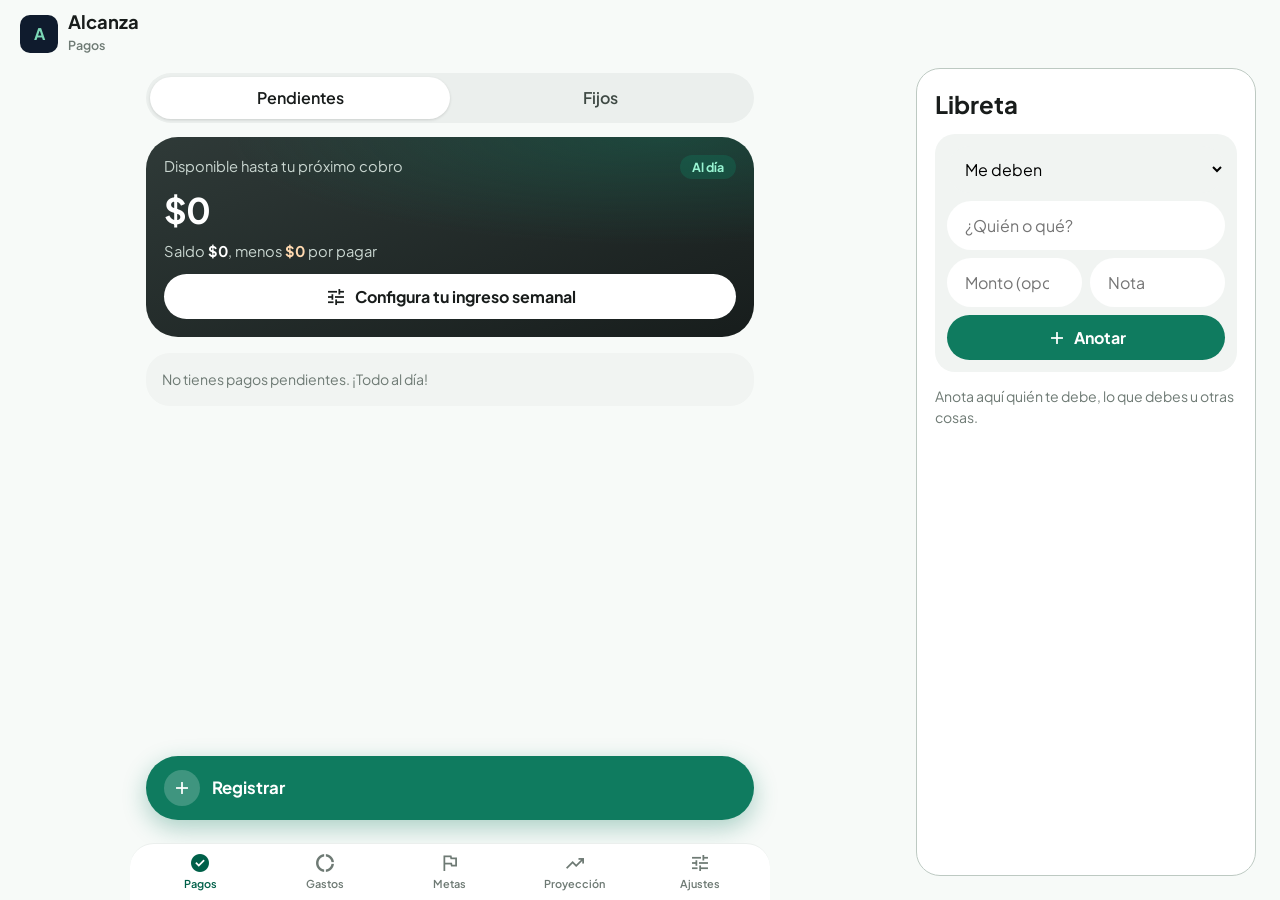
==== commit 9de81183: "Add files via upload" ====
--- a/index.html
+++ b/index.html
@@ -5,6 +5,10 @@
 <link rel="preconnect" href="https://fonts.googleapis.com"><link rel="preconnect" href="https://fonts.gstatic.com" crossorigin>
 <link href="https://fonts.googleapis.com/css2?family=Plus+Jakarta+Sans:wght@400;500;600;700&display=swap" rel="stylesheet">
 <link href="https://fonts.googleapis.com/css2?family=Material+Symbols+Outlined:wght,FILL@300..600,0..1&display=swap" rel="stylesheet">
+<link rel="manifest" href="manifest.webmanifest">
+<link rel="apple-touch-icon" href="icons/apple-touch-icon.png">
+<meta name="apple-mobile-web-app-capable" content="yes"><meta name="mobile-web-app-capable" content="yes">
+<meta name="apple-mobile-web-app-title" content="Alcanza"><meta name="apple-mobile-web-app-status-bar-style" content="default">
 <link rel="stylesheet" href="css/styles.css">
 </head><body>
 <header><div class="logo">A</div><div><b>Alcanza</b><small id="sect"></small></div></header>
@@ -15,4 +19,5 @@
 <script src="js/data.js"></script>
 <script src="js/logic.js"></script>
 <script src="js/app.js"></script>
+<script src="js/pwa.js"></script>
 </body></html>
